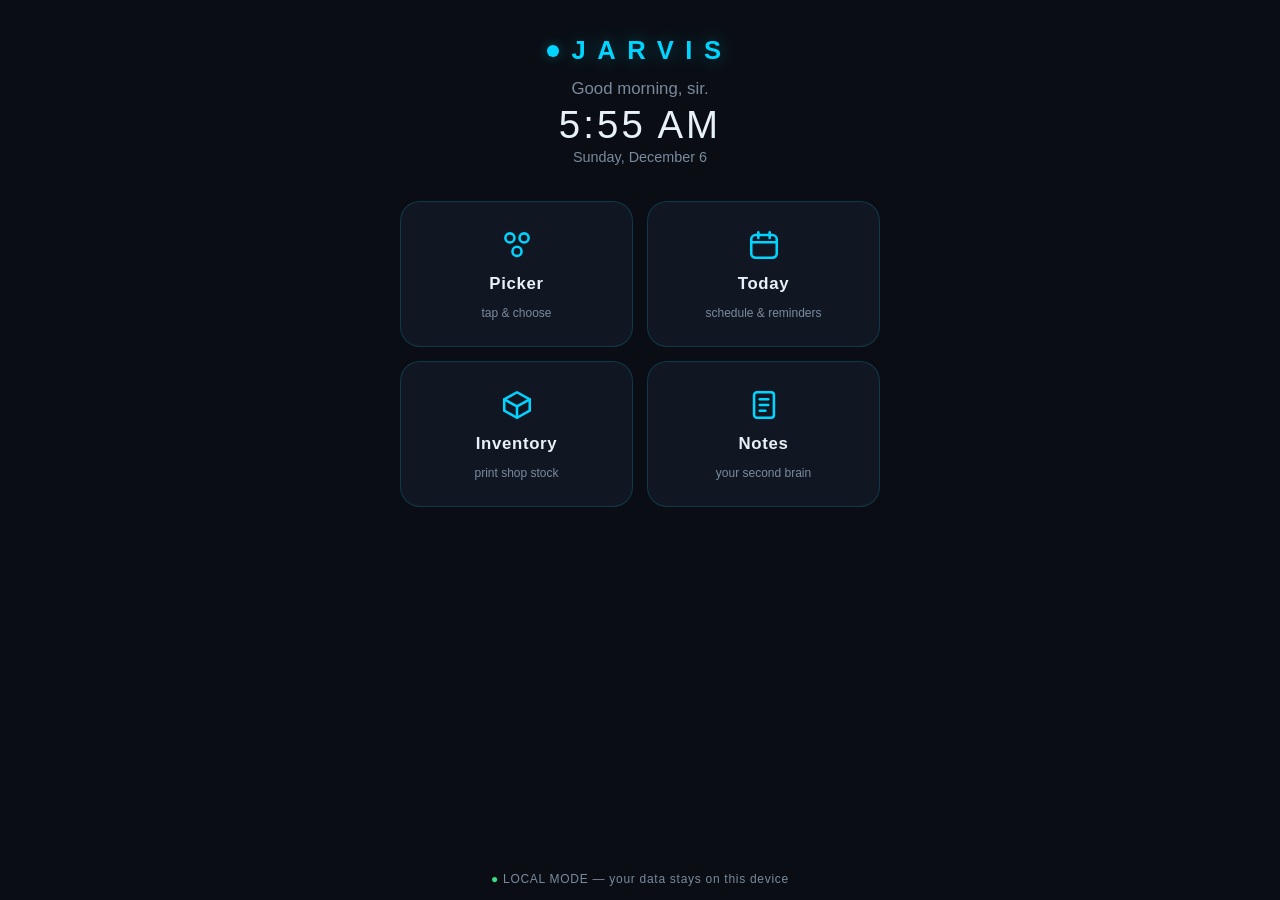
==== index.html @ 977c7cc9 "Add initial HTML structure and styles for JARVIS dashboard" ====
<!DOCTYPE html>
<html lang="en">
<head>
  <!-- ============================================================
       JARVIS — Home Base / Dashboard Shell
       ------------------------------------------------------------
       This is the front door of your second brain.
       Everything else (Picker, Today, Inventory, Notes)
       launches from here.
       Built as ONE file: HTML + CSS + JS together. No frameworks.
       ============================================================ -->

  <meta charset="UTF-8">

  <!-- Makes it fit a phone screen properly, including iPhone notch areas -->
  <meta name="viewport" content="width=device-width, initial-scale=1, viewport-fit=cover">

  <!-- iPhone "Add to Home Screen" support: makes it feel like a real app -->
  <meta name="apple-mobile-web-app-capable" content="yes">
  <meta name="apple-mobile-web-app-status-bar-style" content="black-translucent">
  <meta name="theme-color" content="#0a0e14">

  <title>JARVIS</title>

  <!-- LATER: we'll add a manifest.json + icons here when we make it
       a full installable PWA. One thing at a time. -->

  <style>
    /* ==========================================================
       THEME — change these few colours and the whole app follows
       ========================================================== */
    :root {
      --bg:      #0a0e14;   /* deep space blue-black           */
      --panel:   #111722;   /* card background                 */
      --accent:  #00d4ff;   /* arc-reactor cyan                */
      --text:    #e8f1f8;   /* main text                       */
      --dim:     #7a8a9e;   /* secondary text                  */
      --glow:    rgba(0, 212, 255, 0.35);
    }

    * {
      margin: 0;
      padding: 0;
      box-sizing: border-box;
      /* Removes the grey flash iPhones show when you tap things */
      -webkit-tap-highlight-color: transparent;
    }

    body {
      min-height: 100vh;
      background: var(--bg);
      color: var(--text);
      font-family: -apple-system, BlinkMacSystemFont, "Segoe UI", Roboto, sans-serif;
      display: flex;
      flex-direction: column;
      /* Respect the iPhone notch / home bar */
      padding: env(safe-area-inset-top) env(safe-area-inset-right)
               env(safe-area-inset-bottom) env(safe-area-inset-left);
    }

    /* ==========================================================
       HEADER — title, glowing "reactor", greeting, clock
       ========================================================== */
    header {
      text-align: center;
      padding: 36px 20px 24px;
    }

    .title {
      font-size: 1.6rem;
      letter-spacing: 0.45em;      /* spaced-out letters = Jarvis feel */
      font-weight: 700;
      color: var(--accent);
      text-shadow: 0 0 18px var(--glow);
      display: flex;
      align-items: center;
      justify-content: center;
      gap: 12px;
    }

    /* The little pulsing dot = the arc reactor. Pure CSS. */
    .reactor {
      width: 12px;
      height: 12px;
      border-radius: 50%;
      background: var(--accent);
      box-shadow: 0 0 12px var(--glow);
      animation: pulse 3s ease-in-out infinite;
    }

    @keyframes pulse {
      0%, 100% { box-shadow: 0 0 8px  var(--glow); opacity: 0.85; }
      50%      { box-shadow: 0 0 22px var(--glow); opacity: 1;    }
    }

    .greeting {
      margin-top: 14px;
      font-size: 1.05rem;
      color: var(--dim);
    }

    .clock {
      margin-top: 4px;
      font-size: 2.4rem;
      font-weight: 300;
      letter-spacing: 0.08em;
      color: var(--text);
    }

    .date {
      font-size: 0.9rem;
      color: var(--dim);
      margin-top: 2px;
    }

    /* ==========================================================
       DASHBOARD — the big tappable cards (2x2 grid on a phone)
       ========================================================== */
    main {
      flex: 1;
      width: 100%;
      max-width: 520px;            /* stays tidy on big screens too */
      margin: 0 auto;
      padding: 12px 20px 20px;
      display: grid;
      grid-template-columns: 1fr 1fr;
      gap: 14px;
      align-content: start;
    }

    .card {
      background: var(--panel);
      border: 1px solid rgba(0, 212, 255, 0.18);
      border-radius: 20px;
      padding: 26px 14px;
      min-height: 130px;           /* big touch target */
      display: flex;
      flex-direction: column;
      align-items: center;
      justify-content: center;
      gap: 12px;
      cursor: pointer;
      transition: transform 0.12s ease, box-shadow 0.12s ease, border-color 0.12s ease;
    }

    /* Press feedback: card dips and glows when tapped */
    .card:active {
      transform: scale(0.96);
      border-color: var(--accent);
      box-shadow: 0 0 24px var(--glow);
    }

    .card svg {
      width: 34px;
      height: 34px;
      color: var(--accent);
    }

    .card-label {
      font-size: 1.05rem;
      font-weight: 600;
      letter-spacing: 0.04em;
    }

    .card-sub {
      font-size: 0.75rem;
      color: var(--dim);
    }

    /* ==========================================================
       FOOTER — tiny status line so you know which "mode" you're in
       ========================================================== */
    footer {
      text-align: center;
      padding: 14px;
      font-size: 0.75rem;
      color: var(--dim);
      letter-spacing: 0.06em;
    }

    footer .dot { color: #3ddc84; }  /* green = local mode is healthy */

    /* ==========================================================
       TOAST — the little bubble that pops up ("Coming soon...")
       ========================================================== */
    .toast {
      position: fixed;
      left: 50%;
      bottom: 60px;
      transform: translateX(-50%) translateY(20px);
      background: var(--panel);
      border: 1px solid var(--accent);
      color: var(--text);
      padding: 12px 22px;
      border-radius: 30px;
      font-size: 0.9rem;
      box-shadow: 0 0 24px var(--glow);
      opacity: 0;
      pointer-events: none;        /* never blocks taps */
      transition: opacity 0.25s ease, transform 0.25s ease;
      white-space: nowrap;
    }

    .toast.show {
      opacity: 1;
      transform: translateX(-50%) translateY(0);
    }

    /* Respect users who prefer less motion */
    @media (prefers-reduced-motion: reduce) {
      .reactor { animation: none; }
      .card, .toast { transition: none; }
    }
  </style>
</head>

<body>

  <!-- ===================== HEADER ===================== -->
  <header>
    <div class="title"><span class="reactor"></span>JARVIS</div>
    <div class="greeting" id="greeting">Hello</div>
    <div class="clock" id="clock">--:--</div>
    <div class="date" id="date"></div>
  </header>

  <!-- ===================== THE FOUR DOORS =====================
       Each card is a "door" to a view.
       data-ready="false" = not built yet → shows a toast.
       When we build e.g. picker.html, we flip its data-ready
       to "true" and the card will open it automatically.     -->
  <main>
    <div class="card" data-view="picker" data-ready="false">
      <!-- bubbles icon -->
      <svg viewBox="0 0 24 24" fill="none" stroke="currentColor" stroke-width="1.8" stroke-linecap="round">
        <circle cx="7" cy="7" r="3.2"/><circle cx="17" cy="7" r="3.2"/><circle cx="12" cy="16.5" r="3.2"/>
      </svg>
      <span class="card-label">Picker</span>
      <span class="card-sub">tap &amp; choose</span>
    </div>

    <div class="card" data-view="today" data-ready="false">
      <!-- calendar icon -->
      <svg viewBox="0 0 24 24" fill="none" stroke="currentColor" stroke-width="1.8" stroke-linecap="round">
        <rect x="3" y="5" width="18" height="16" rx="3"/>
        <line x1="3" y1="10" x2="21" y2="10"/>
        <line x1="8" y1="3" x2="8" y2="7"/><line x1="16" y1="3" x2="16" y2="7"/>
      </svg>
      <span class="card-label">Today</span>
      <span class="card-sub">schedule &amp; reminders</span>
    </div>

    <div class="card" data-view="inventory" data-ready="false">
      <!-- box icon -->
      <svg viewBox="0 0 24 24" fill="none" stroke="currentColor" stroke-width="1.8" stroke-linecap="round" stroke-linejoin="round">
        <path d="M3 8l9-5 9 5v8l-9 5-9-5z"/><path d="M3 8l9 5 9-5"/><line x1="12" y1="13" x2="12" y2="21"/>
      </svg>
      <span class="card-label">Inventory</span>
      <span class="card-sub">print shop stock</span>
    </div>

    <div class="card" data-view="notes" data-ready="false">
      <!-- note icon -->
      <svg viewBox="0 0 24 24" fill="none" stroke="currentColor" stroke-width="1.8" stroke-linecap="round">
        <rect x="5" y="3" width="14" height="18" rx="2"/>
        <line x1="9" y1="8" x2="15" y2="8"/>
        <line x1="9" y1="12" x2="15" y2="12"/>
        <line x1="9" y1="16" x2="13" y2="16"/>
      </svg>
      <span class="card-label">Notes</span>
      <span class="card-sub">your second brain</span>
    </div>
  </main>

  <!-- ===================== STATUS LINE ===================== -->
  <footer>
    <span class="dot">●</span> LOCAL MODE — your data stays on this device
  </footer>

  <!-- The toast bubble (hidden until needed) -->
  <div class="toast" id="toast"></div>

  <script>
    /* ==========================================================
       SETTINGS — tweak these to make Jarvis yours
       ========================================================== */
    const NAME = "sir";   // how Jarvis addresses you in the greeting

    /* ==========================================================
       CLOCK + GREETING
       Keeps the time, date, and greeting on screen fresh.
       ========================================================== */
    function updateHeader() {
      const now = new Date();

      // Time, e.g. "6:42 PM"
      document.getElementById("clock").textContent =
        now.toLocaleTimeString([], { hour: "numeric", minute: "2-digit" });

      // Date, e.g. "Friday, October 3"
      document.getElementById("date").textContent =
        now.toLocaleDateString([], { weekday: "long", month: "long", day: "numeric" });

      // Greeting changes with the time of day
      const hour = now.getHours();
      let word = "Good evening";
      if (hour < 12) word = "Good morning";
      else if (hour < 18) word = "Good afternoon";
      document.getElementById("greeting").textContent = word + ", " + NAME + ".";
    }

    updateHeader();                    // run once right away...
    setInterval(updateHeader, 10000);  // ...then refresh every 10 seconds

    /* ==========================================================
       TOAST — pops a small message bubble for 2 seconds
       ========================================================== */
    let toastTimer;
    function showToast(message) {
      const toast = document.getElementById("toast");
      toast.textContent = message;
      toast.classList.add("show");
      clearTimeout(toastTimer);  // cancel any previous hide
      toastTimer = setTimeout(() => toast.classList.remove("show"), 2000);
    }

    /* ==========================================================
       CARD ROUTER — what happens when you tap a card
       - View built?  → open its file (e.g. picker.html)
       - Not built?   → friendly toast, never a broken page
       ========================================================== */
    document.querySelectorAll(".card").forEach(card => {
      card.addEventListener("click", () => {
        const view  = card.dataset.view;                  // e.g. "picker"
        const ready = card.dataset.ready === "true";      // built yet?
        const label = card.querySelector(".card-label").textContent;

        if (ready) {
          window.location.href = view + ".html";
        } else {
          showToast(label + " — coming soon. One thing at a time.");
        }
      });
    });
  </script>
</body>
</html>
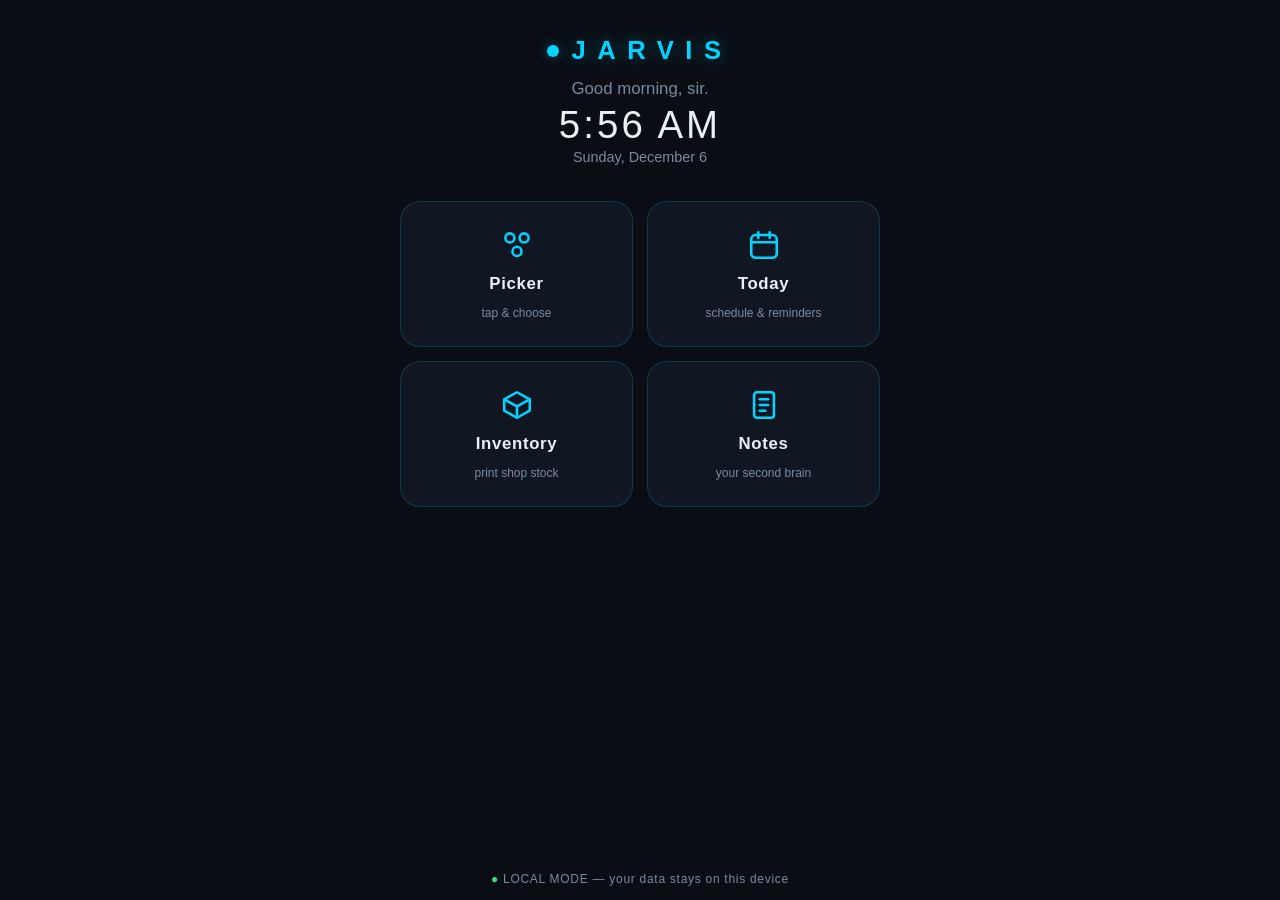
==== commit 73c21085: "Update card data-ready attribute to true and add picker.html for item selection interface" ====
--- a/index.html
+++ b/index.html
@@ -230,7 +230,7 @@
        When we build e.g. picker.html, we flip its data-ready
        to "true" and the card will open it automatically.     -->
   <main>
-    <div class="card" data-view="picker" data-ready="false">
+    <div class="card" data-view="picker" data-ready="true">
       <!-- bubbles icon -->
       <svg viewBox="0 0 24 24" fill="none" stroke="currentColor" stroke-width="1.8" stroke-linecap="round">
         <circle cx="7" cy="7" r="3.2"/><circle cx="17" cy="7" r="3.2"/><circle cx="12" cy="16.5" r="3.2"/>
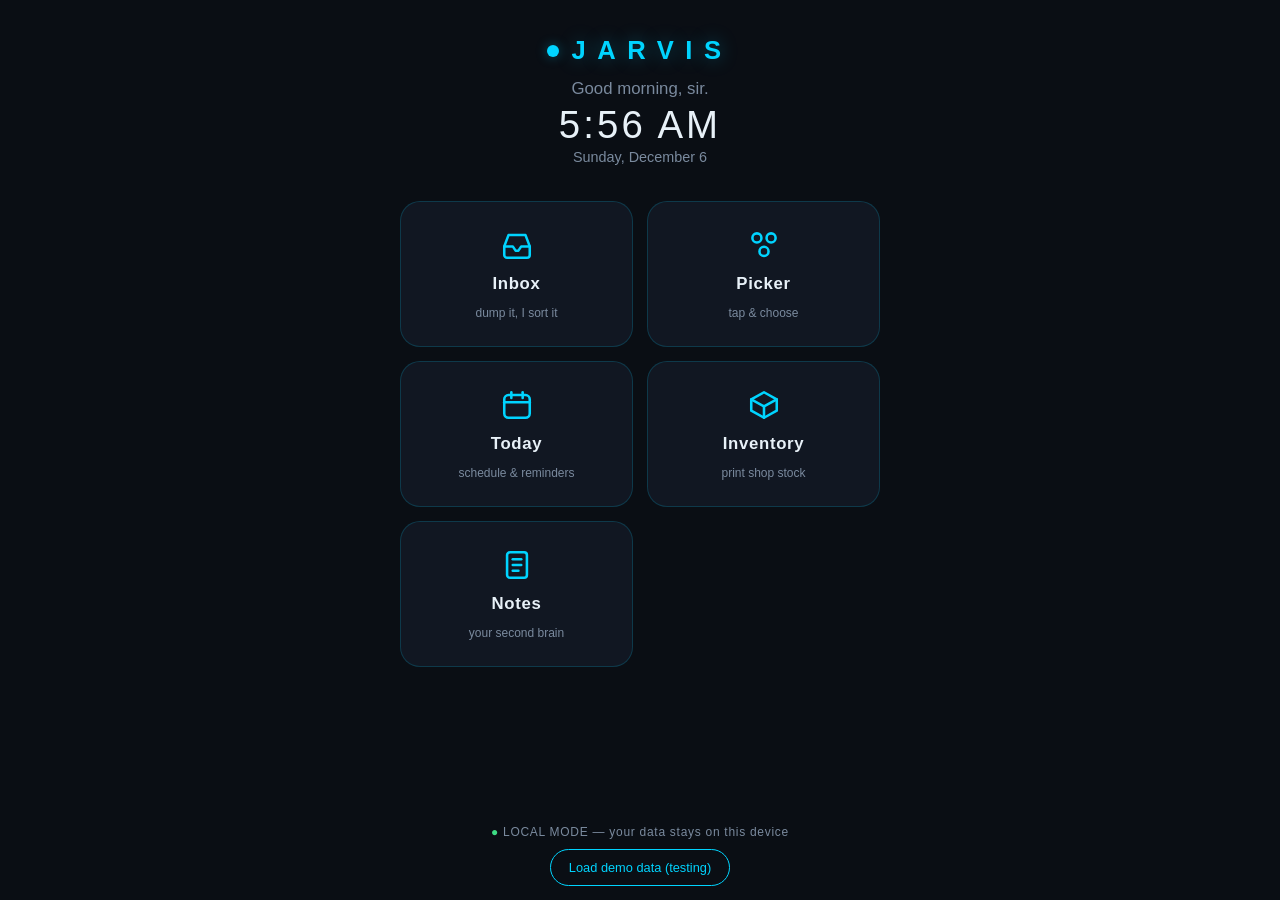
==== commit c0466141: "Add inbox and today views with functionality for task management and print queue" ====
--- a/index.html
+++ b/index.html
@@ -230,6 +230,16 @@
        When we build e.g. picker.html, we flip its data-ready
        to "true" and the card will open it automatically.     -->
   <main>
+    <div class="card" data-view="inbox" data-ready="true">
+      <!-- inbox tray icon -->
+      <svg viewBox="0 0 24 24" fill="none" stroke="currentColor" stroke-width="1.8" stroke-linecap="round" stroke-linejoin="round">
+        <path d="M3 13l3-8h12l3 8v6a2 2 0 0 1-2 2H5a2 2 0 0 1-2-2z"/>
+        <path d="M3 13h6l2 3h2l2-3h6"/>
+      </svg>
+      <span class="card-label">Inbox</span>
+      <span class="card-sub">dump it, I sort it</span>
+    </div>
+
     <div class="card" data-view="picker" data-ready="true">
       <!-- bubbles icon -->
       <svg viewBox="0 0 24 24" fill="none" stroke="currentColor" stroke-width="1.8" stroke-linecap="round">
@@ -239,7 +249,7 @@
       <span class="card-sub">tap &amp; choose</span>
     </div>
 
-    <div class="card" data-view="today" data-ready="false">
+    <div class="card" data-view="today" data-ready="true">
       <!-- calendar icon -->
       <svg viewBox="0 0 24 24" fill="none" stroke="currentColor" stroke-width="1.8" stroke-linecap="round">
         <rect x="3" y="5" width="18" height="16" rx="3"/>
@@ -275,6 +285,12 @@
   <!-- ===================== STATUS LINE ===================== -->
   <footer>
     <span class="dot">●</span> LOCAL MODE — your data stays on this device
+    <br>
+    <button id="demo-btn" style="display:none; margin-top:10px; padding:10px 18px;
+            border-radius:30px; border:1px solid var(--accent); background:none;
+            color:var(--accent); font-size:0.8rem; cursor:pointer;">
+      Load demo data (testing)
+    </button>
   </footer>
 
   <!-- The toast bubble (hidden until needed) -->
@@ -323,6 +339,44 @@
       clearTimeout(toastTimer);  // cancel any previous hide
       toastTimer = setTimeout(() => toast.classList.remove("show"), 2000);
     }
+
+    /* ==========================================================
+       DEMO DATA — one tap fills the app so you can test it.
+       The button only shows when storage is EMPTY, so it never
+       tramples your real stuff. Reload the page after tapping.
+       ========================================================== */
+    const DEMO_INBOX = [
+      { id: "d1", text: "take Callie to her friend's house",        bucket: "appointment", when: "at 7",      added: new Date().toISOString() },
+      { id: "d2", text: "supplier call about filament pricing",      bucket: "appointment", when: "at 2:30pm", added: new Date().toISOString() },
+      { id: "d3", text: "rebuild the van shelving",                  bucket: "project",     when: null,        added: new Date().toISOString() },
+      { id: "d4", text: "cable clips for the shop reno",             bucket: "print",      when: null,        added: new Date().toISOString() },
+      { id: "d5", text: "voice-controlled shop lights",              bucket: "idea",       when: null,        added: new Date().toISOString() },
+      { id: "d6", text: "pick up solder on the way home",            bucket: "errand",     when: null,        added: new Date().toISOString() }
+    ];
+
+    const DEMO_QUEUE = [
+      { id: "q1", name: "Cable clips ×20",        meta: "PLA grey · ~3h",  first: true  },
+      { id: "q2", name: "Phone stand — desk",      meta: "PETG black · ~2h", first: false },
+      { id: "q3", name: "Shop sign — Dynamic Media", meta: "PETG teal · ~6h", first: false }
+    ];
+
+    function loadDemoData() {
+      localStorage.setItem("jarvis.inbox", JSON.stringify(DEMO_INBOX));
+      localStorage.setItem("jarvis.printQueue", JSON.stringify(DEMO_QUEUE));
+      showToast("Demo data loaded. Check Inbox + Today.");
+      document.getElementById("demo-btn").style.display = "none";
+    }
+
+    // Show the demo button ONLY when there's nothing stored yet
+    (function () {
+      const empty = !localStorage.getItem("jarvis.inbox") &&
+                    !localStorage.getItem("jarvis.printQueue");
+      const btn = document.getElementById("demo-btn");
+      if (empty && btn) {
+        btn.style.display = "inline-block";
+        btn.addEventListener("click", loadDemoData);
+      }
+    })();
 
     /* ==========================================================
        CARD ROUTER — what happens when you tap a card
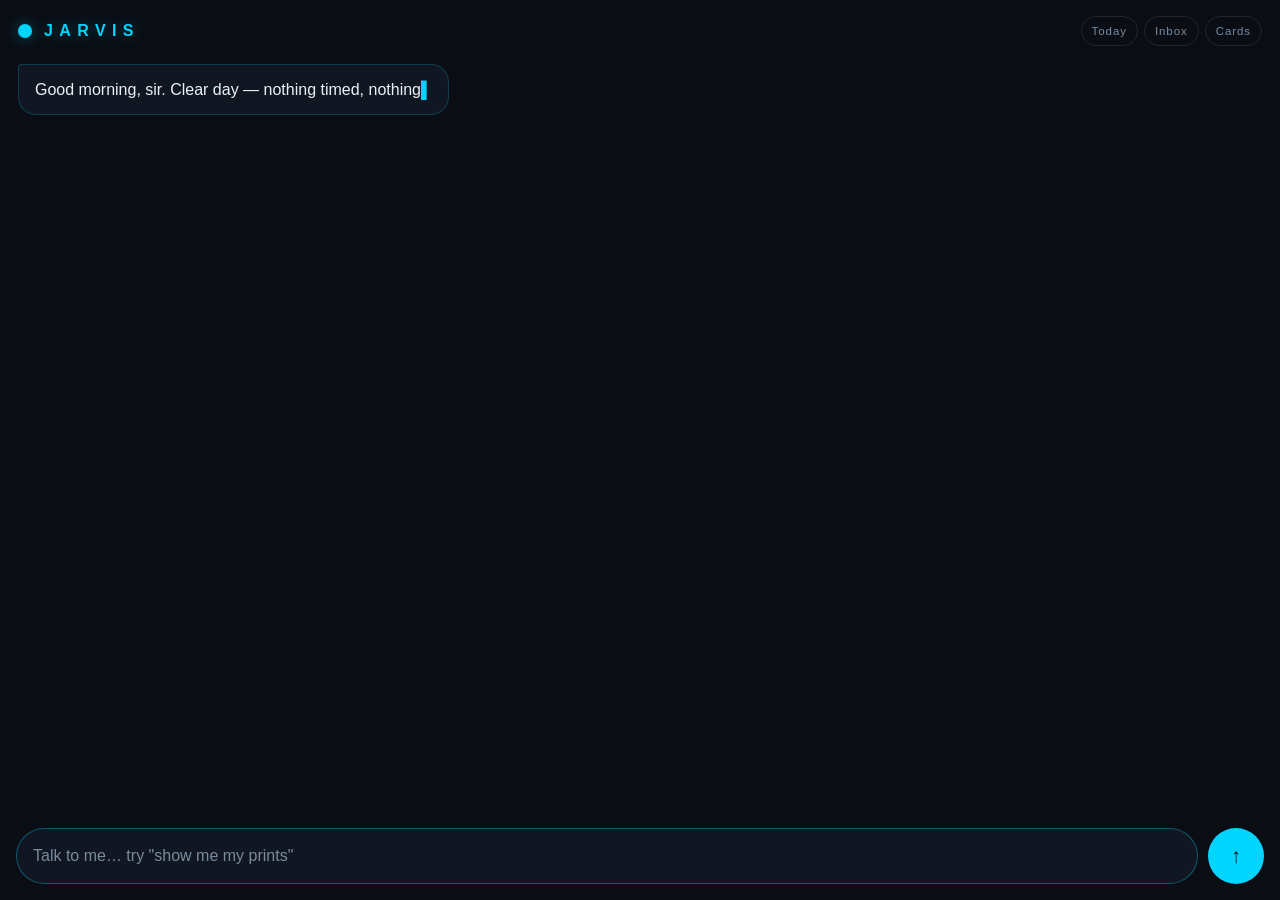
==== commit 1f608dfa: "Add dashboard HTML file with initial layout and functionality - Implement basic structure for JARVIS" ====
--- a/index.html
+++ b/index.html
@@ -2,39 +2,48 @@
 <html lang="en">
 <head>
   <!-- ============================================================
-       JARVIS — Home Base / Dashboard Shell
+       JARVIS — Home: the conversation screen
        ------------------------------------------------------------
-       This is the front door of your second brain.
-       Everything else (Picker, Today, Inventory, Notes)
-       launches from here.
-       Built as ONE file: HTML + CSS + JS together. No frameworks.
+       This IS Jarvis now. One clean screen:
+         - His line TYPES out letter by letter (voice stand-in)
+         - You answer in the prompt box (until voice ships)
+         - Ask for things ("show me my prints") and the bubbles
+           rise up right here in the chat — tap your picks, the
+           rest drift away, he asks which to start with.
+
+       He greets you with your day brought UP: appointments from
+       the Inbox, your print queue from the Picker.
+
+       The old card dashboard still exists as dashboard.html
+       (linked up top as "Cards"), along with today/inbox views.
+
+       ONE file: HTML + CSS + JS. No frameworks.
        ============================================================ -->
 
   <meta charset="UTF-8">
 
-  <!-- Makes it fit a phone screen properly, including iPhone notch areas -->
+  <!-- Fit phone screens, including iPhone notch areas -->
   <meta name="viewport" content="width=device-width, initial-scale=1, viewport-fit=cover">
 
-  <!-- iPhone "Add to Home Screen" support: makes it feel like a real app -->
+  <!-- iPhone "Add to Home Screen" support -->
   <meta name="apple-mobile-web-app-capable" content="yes">
   <meta name="apple-mobile-web-app-status-bar-style" content="black-translucent">
   <meta name="theme-color" content="#0a0e14">
 
   <title>JARVIS</title>
 
-  <!-- LATER: we'll add a manifest.json + icons here when we make it
-       a full installable PWA. One thing at a time. -->
-
   <style>
     /* ==========================================================
-       THEME — change these few colours and the whole app follows
+       THEME
        ========================================================== */
     :root {
-      --bg:      #0a0e14;   /* deep space blue-black           */
-      --panel:   #111722;   /* card background                 */
-      --accent:  #00d4ff;   /* arc-reactor cyan                */
-      --text:    #e8f1f8;   /* main text                       */
-      --dim:     #7a8a9e;   /* secondary text                  */
+      --bg:      #0a0e14;
+      --panel:   #111722;
+      --accent:  #00d4ff;
+      --text:    #e8f1f8;
+      --dim:     #7a8a9e;
+      --good:    #3ddc84;
+      --appt:    #ff5c5c;
       --glow:    rgba(0, 212, 255, 0.35);
     }
 
@@ -42,360 +51,623 @@
       margin: 0;
       padding: 0;
       box-sizing: border-box;
-      /* Removes the grey flash iPhones show when you tap things */
       -webkit-tap-highlight-color: transparent;
     }
 
     body {
-      min-height: 100vh;
+      height: 100vh;
+      height: 100dvh;              /* no jump when iPhone URL bar hides */
       background: var(--bg);
       color: var(--text);
       font-family: -apple-system, BlinkMacSystemFont, "Segoe UI", Roboto, sans-serif;
       display: flex;
       flex-direction: column;
-      /* Respect the iPhone notch / home bar */
+      overflow: hidden;
       padding: env(safe-area-inset-top) env(safe-area-inset-right)
                env(safe-area-inset-bottom) env(safe-area-inset-left);
     }
 
     /* ==========================================================
-       HEADER — title, glowing "reactor", greeting, clock
-       ========================================================== */
-    header {
-      text-align: center;
-      padding: 36px 20px 24px;
-    }
-
-    .title {
-      font-size: 1.6rem;
-      letter-spacing: 0.45em;      /* spaced-out letters = Jarvis feel */
+       TOP — reactor + wordmark + tiny view links
+       ========================================================== */
+    .topbar {
+      display: flex;
+      align-items: center;
+      gap: 12px;
+      padding: 16px 18px 10px;
+    }
+
+    .reactor {
+      width: 14px;
+      height: 14px;
+      border-radius: 50%;
+      background: var(--accent);
+      box-shadow: 0 0 14px var(--glow);
+      animation: pulse 3s ease-in-out infinite;
+    }
+
+    .reactor.thinking {            /* pulses faster while he "types" */
+      animation: pulse 0.8s ease-in-out infinite;
+    }
+
+    @keyframes pulse {
+      0%, 100% { box-shadow: 0 0 7px  var(--glow); opacity: 0.85; }
+      50%      { box-shadow: 0 0 20px var(--glow); opacity: 1;    }
+    }
+
+    .wordmark {
+      font-size: 1rem;
+      letter-spacing: 0.4em;
       font-weight: 700;
       color: var(--accent);
-      text-shadow: 0 0 18px var(--glow);
+      text-shadow: 0 0 14px var(--glow);
+    }
+
+    .topbar-links {
+      margin-left: auto;
       display: flex;
-      align-items: center;
-      justify-content: center;
-      gap: 12px;
-    }
-
-    /* The little pulsing dot = the arc reactor. Pure CSS. */
-    .reactor {
-      width: 12px;
-      height: 12px;
-      border-radius: 50%;
-      background: var(--accent);
-      box-shadow: 0 0 12px var(--glow);
-      animation: pulse 3s ease-in-out infinite;
-    }
-
-    @keyframes pulse {
-      0%, 100% { box-shadow: 0 0 8px  var(--glow); opacity: 0.85; }
-      50%      { box-shadow: 0 0 22px var(--glow); opacity: 1;    }
-    }
-
-    .greeting {
-      margin-top: 14px;
-      font-size: 1.05rem;
+      gap: 6px;
+    }
+
+    .topbar-links a {
       color: var(--dim);
-    }
-
-    .clock {
-      margin-top: 4px;
-      font-size: 2.4rem;
-      font-weight: 300;
+      text-decoration: none;
+      font-size: 0.72rem;
       letter-spacing: 0.08em;
-      color: var(--text);
-    }
-
-    .date {
-      font-size: 0.9rem;
-      color: var(--dim);
-      margin-top: 2px;
-    }
-
-    /* ==========================================================
-       DASHBOARD — the big tappable cards (2x2 grid on a phone)
-       ========================================================== */
-    main {
+      padding: 8px 10px;
+      border-radius: 20px;
+      border: 1px solid rgba(255,255,255,0.1);
+    }
+
+    .topbar-links a:active {
+      color: var(--accent);
+      border-color: var(--accent);
+    }
+
+    /* ==========================================================
+       CHAT — the conversation scroll area
+       ========================================================== */
+    .chat {
       flex: 1;
-      width: 100%;
-      max-width: 520px;            /* stays tidy on big screens too */
-      margin: 0 auto;
-      padding: 12px 20px 20px;
-      display: grid;
-      grid-template-columns: 1fr 1fr;
-      gap: 14px;
-      align-content: start;
-    }
-
-    .card {
-      background: var(--panel);
-      border: 1px solid rgba(0, 212, 255, 0.18);
-      border-radius: 20px;
-      padding: 26px 14px;
-      min-height: 130px;           /* big touch target */
+      overflow-y: auto;
+      padding: 8px 18px 12px;
       display: flex;
       flex-direction: column;
-      align-items: center;
-      justify-content: center;
-      gap: 12px;
+      gap: 14px;
+    }
+
+    /* --- his line (types out) --- */
+    .line-jarvis {
+      align-self: flex-start;
+      max-width: 88%;
+      background: var(--panel);
+      border: 1px solid rgba(0, 212, 255, 0.2);
+      border-radius: 4px 18px 18px 18px;
+      padding: 13px 16px;
+      font-size: 1rem;
+      line-height: 1.45;
+      animation: rise 0.25s ease;
+    }
+
+    /* --- your line --- */
+    .line-you {
+      align-self: flex-end;
+      max-width: 88%;
+      background: rgba(0, 212, 255, 0.12);
+      border: 1px solid rgba(0, 212, 255, 0.35);
+      border-radius: 18px 4px 18px 18px;
+      padding: 13px 16px;
+      font-size: 1rem;
+      line-height: 1.45;
+      animation: rise 0.25s ease;
+    }
+
+    .line-you .who {
+      display: block;
+      font-size: 0.65rem;
+      letter-spacing: 0.15em;
+      color: var(--dim);
+      margin-bottom: 4px;
+    }
+
+    @keyframes rise {
+      from { opacity: 0; transform: translateY(8px); }
+      to   { opacity: 1; transform: translateY(0);   }
+    }
+
+    /* blinking caret while he types */
+    .caret::after {
+      content: "▌";
+      color: var(--accent);
+      animation: blink 0.7s step-end infinite;
+    }
+
+    @keyframes blink { 50% { opacity: 0; } }
+
+    /* ==========================================================
+       BUBBLE SKY — appears inside the chat when you ask for it
+       ========================================================== */
+    .sky {
+      position: relative;
+      height: 340px;
+      align-self: stretch;
+      border: 1px solid rgba(0, 212, 255, 0.12);
+      border-radius: 18px;
+      background: rgba(17, 23, 34, 0.5);
+      overflow: hidden;
+      animation: rise 0.35s ease;
+    }
+
+    .bubble {
+      position: absolute;
+      left: var(--x);
+      top:  var(--y);
+      background: var(--panel);
+      border: 1px solid rgba(0, 212, 255, 0.25);
+      border-radius: 16px;
+      padding: 12px 14px;
+      min-width: 130px;
+      max-width: 180px;
       cursor: pointer;
-      transition: transform 0.12s ease, box-shadow 0.12s ease, border-color 0.12s ease;
-    }
-
-    /* Press feedback: card dips and glows when tapped */
-    .card:active {
-      transform: scale(0.96);
+      animation: bob 4s ease-in-out infinite;
+      animation-delay: var(--delay);
+      transition: left 0.6s cubic-bezier(.22,1,.36,1),
+                  top  0.6s cubic-bezier(.22,1,.36,1),
+                  transform 0.5s ease, opacity 0.5s ease,
+                  border-color 0.2s ease, box-shadow 0.2s ease;
+    }
+
+    @keyframes bob {
+      0%, 100% { transform: translateY(0);    }
+      50%      { transform: translateY(-6px); }
+    }
+
+    .bubble:active { transform: scale(0.95); }
+
+    .bubble-name { font-size: 0.9rem; font-weight: 600; line-height: 1.25; }
+    .bubble-meta { margin-top: 3px; font-size: 0.68rem; color: var(--dim); }
+
+    .bubble.picked {
+      animation: none;
       border-color: var(--accent);
-      box-shadow: 0 0 24px var(--glow);
-    }
-
-    .card svg {
-      width: 34px;
-      height: 34px;
-      color: var(--accent);
-    }
-
-    .card-label {
-      font-size: 1.05rem;
-      font-weight: 600;
-      letter-spacing: 0.04em;
-    }
-
-    .card-sub {
-      font-size: 0.75rem;
-      color: var(--dim);
-    }
-
-    /* ==========================================================
-       FOOTER — tiny status line so you know which "mode" you're in
-       ========================================================== */
-    footer {
-      text-align: center;
-      padding: 14px;
-      font-size: 0.75rem;
-      color: var(--dim);
-      letter-spacing: 0.06em;
-    }
-
-    footer .dot { color: #3ddc84; }  /* green = local mode is healthy */
-
-    /* ==========================================================
-       TOAST — the little bubble that pops up ("Coming soon...")
-       ========================================================== */
-    .toast {
-      position: fixed;
-      left: 50%;
-      bottom: 60px;
-      transform: translateX(-50%) translateY(20px);
+      box-shadow: 0 0 20px var(--glow);
+      background: rgba(0, 212, 255, 0.08);
+    }
+
+    .bubble.dismissed {
+      animation: none;
+      opacity: 0;
+      transform: translateY(80px) scale(0.5);
+      pointer-events: none;
+    }
+
+    /* ==========================================================
+       PROMPT BOX — your voice, for now
+       ========================================================== */
+    .prompt {
+      display: flex;
+      gap: 10px;
+      padding: 10px 16px 16px;
+    }
+
+    #prompt-input {
+      flex: 1;
+      padding: 16px;
+      border-radius: 30px;
+      border: 1px solid rgba(0, 212, 255, 0.35);
       background: var(--panel);
-      border: 1px solid var(--accent);
       color: var(--text);
-      padding: 12px 22px;
-      border-radius: 30px;
-      font-size: 0.9rem;
-      box-shadow: 0 0 24px var(--glow);
-      opacity: 0;
-      pointer-events: none;        /* never blocks taps */
-      transition: opacity 0.25s ease, transform 0.25s ease;
-      white-space: nowrap;
-    }
-
-    .toast.show {
-      opacity: 1;
-      transform: translateX(-50%) translateY(0);
-    }
-
-    /* Respect users who prefer less motion */
+      font-size: 1rem;
+      outline: none;
+    }
+
+    #prompt-input:focus {
+      border-color: var(--accent);
+      box-shadow: 0 0 16px var(--glow);
+    }
+
+    #prompt-input::placeholder { color: var(--dim); }
+
+    .send-btn {
+      width: 56px;
+      height: 56px;
+      flex: none;
+      border-radius: 50%;
+      border: none;
+      background: var(--accent);
+      color: #04222b;
+      font-size: 1.3rem;
+      cursor: pointer;
+      transition: transform 0.12s ease, box-shadow 0.12s ease;
+    }
+
+    .send-btn:active {
+      transform: scale(0.9);
+      box-shadow: 0 0 20px var(--glow);
+    }
+
+    @media (max-width: 380px) {
+      .bubble { min-width: 118px; max-width: 150px; padding: 10px 12px; }
+    }
+
     @media (prefers-reduced-motion: reduce) {
-      .reactor { animation: none; }
-      .card, .toast { transition: none; }
+      .reactor, .bubble, .caret::after { animation: none; }
+      .line-jarvis, .line-you, .sky { animation: none; }
+      .bubble { transition: opacity 0.2s ease; }
     }
   </style>
 </head>
 
 <body>
 
-  <!-- ===================== HEADER ===================== -->
-  <header>
-    <div class="title"><span class="reactor"></span>JARVIS</div>
-    <div class="greeting" id="greeting">Hello</div>
-    <div class="clock" id="clock">--:--</div>
-    <div class="date" id="date"></div>
-  </header>
-
-  <!-- ===================== THE FOUR DOORS =====================
-       Each card is a "door" to a view.
-       data-ready="false" = not built yet → shows a toast.
-       When we build e.g. picker.html, we flip its data-ready
-       to "true" and the card will open it automatically.     -->
-  <main>
-    <div class="card" data-view="inbox" data-ready="true">
-      <!-- inbox tray icon -->
-      <svg viewBox="0 0 24 24" fill="none" stroke="currentColor" stroke-width="1.8" stroke-linecap="round" stroke-linejoin="round">
-        <path d="M3 13l3-8h12l3 8v6a2 2 0 0 1-2 2H5a2 2 0 0 1-2-2z"/>
-        <path d="M3 13h6l2 3h2l2-3h6"/>
-      </svg>
-      <span class="card-label">Inbox</span>
-      <span class="card-sub">dump it, I sort it</span>
-    </div>
-
-    <div class="card" data-view="picker" data-ready="true">
-      <!-- bubbles icon -->
-      <svg viewBox="0 0 24 24" fill="none" stroke="currentColor" stroke-width="1.8" stroke-linecap="round">
-        <circle cx="7" cy="7" r="3.2"/><circle cx="17" cy="7" r="3.2"/><circle cx="12" cy="16.5" r="3.2"/>
-      </svg>
-      <span class="card-label">Picker</span>
-      <span class="card-sub">tap &amp; choose</span>
-    </div>
-
-    <div class="card" data-view="today" data-ready="true">
-      <!-- calendar icon -->
-      <svg viewBox="0 0 24 24" fill="none" stroke="currentColor" stroke-width="1.8" stroke-linecap="round">
-        <rect x="3" y="5" width="18" height="16" rx="3"/>
-        <line x1="3" y1="10" x2="21" y2="10"/>
-        <line x1="8" y1="3" x2="8" y2="7"/><line x1="16" y1="3" x2="16" y2="7"/>
-      </svg>
-      <span class="card-label">Today</span>
-      <span class="card-sub">schedule &amp; reminders</span>
-    </div>
-
-    <div class="card" data-view="inventory" data-ready="false">
-      <!-- box icon -->
-      <svg viewBox="0 0 24 24" fill="none" stroke="currentColor" stroke-width="1.8" stroke-linecap="round" stroke-linejoin="round">
-        <path d="M3 8l9-5 9 5v8l-9 5-9-5z"/><path d="M3 8l9 5 9-5"/><line x1="12" y1="13" x2="12" y2="21"/>
-      </svg>
-      <span class="card-label">Inventory</span>
-      <span class="card-sub">print shop stock</span>
-    </div>
-
-    <div class="card" data-view="notes" data-ready="false">
-      <!-- note icon -->
-      <svg viewBox="0 0 24 24" fill="none" stroke="currentColor" stroke-width="1.8" stroke-linecap="round">
-        <rect x="5" y="3" width="14" height="18" rx="2"/>
-        <line x1="9" y1="8" x2="15" y2="8"/>
-        <line x1="9" y1="12" x2="15" y2="12"/>
-        <line x1="9" y1="16" x2="13" y2="16"/>
-      </svg>
-      <span class="card-label">Notes</span>
-      <span class="card-sub">your second brain</span>
-    </div>
-  </main>
-
-  <!-- ===================== STATUS LINE ===================== -->
-  <footer>
-    <span class="dot">●</span> LOCAL MODE — your data stays on this device
-    <br>
-    <button id="demo-btn" style="display:none; margin-top:10px; padding:10px 18px;
-            border-radius:30px; border:1px solid var(--accent); background:none;
-            color:var(--accent); font-size:0.8rem; cursor:pointer;">
-      Load demo data (testing)
-    </button>
-  </footer>
-
-  <!-- The toast bubble (hidden until needed) -->
-  <div class="toast" id="toast"></div>
+  <!-- ===================== TOP ===================== -->
+  <div class="topbar">
+    <span class="reactor" id="reactor"></span>
+    <span class="wordmark">JARVIS</span>
+    <nav class="topbar-links">
+      <a href="today.html">Today</a>
+      <a href="inbox.html">Inbox</a>
+      <a href="dashboard.html">Cards</a>
+    </nav>
+  </div>
+
+  <!-- ===================== CONVERSATION ===================== -->
+  <div class="chat" id="chat"></div>
+
+  <!-- ===================== PROMPT ===================== -->
+  <div class="prompt">
+    <input id="prompt-input" type="text" autocomplete="off"
+           placeholder='Talk to me… try "show me my prints"'>
+    <button class="send-btn" id="send-btn" aria-label="Send">↑</button>
+  </div>
 
   <script>
     /* ==========================================================
-       SETTINGS — tweak these to make Jarvis yours
-       ========================================================== */
-    const NAME = "sir";   // how Jarvis addresses you in the greeting
-
-    /* ==========================================================
-       CLOCK + GREETING
-       Keeps the time, date, and greeting on screen fresh.
-       ========================================================== */
-    function updateHeader() {
-      const now = new Date();
-
-      // Time, e.g. "6:42 PM"
-      document.getElementById("clock").textContent =
-        now.toLocaleTimeString([], { hour: "numeric", minute: "2-digit" });
-
-      // Date, e.g. "Friday, October 3"
-      document.getElementById("date").textContent =
-        now.toLocaleDateString([], { weekday: "long", month: "long", day: "numeric" });
-
-      // Greeting changes with the time of day
-      const hour = now.getHours();
-      let word = "Good evening";
-      if (hour < 12) word = "Good morning";
-      else if (hour < 18) word = "Good afternoon";
-      document.getElementById("greeting").textContent = word + ", " + NAME + ".";
-    }
-
-    updateHeader();                    // run once right away...
-    setInterval(updateHeader, 10000);  // ...then refresh every 10 seconds
-
-    /* ==========================================================
-       TOAST — pops a small message bubble for 2 seconds
-       ========================================================== */
-    let toastTimer;
-    function showToast(message) {
-      const toast = document.getElementById("toast");
-      toast.textContent = message;
-      toast.classList.add("show");
-      clearTimeout(toastTimer);  // cancel any previous hide
-      toastTimer = setTimeout(() => toast.classList.remove("show"), 2000);
-    }
-
-    /* ==========================================================
-       DEMO DATA — one tap fills the app so you can test it.
-       The button only shows when storage is EMPTY, so it never
-       tramples your real stuff. Reload the page after tapping.
-       ========================================================== */
-    const DEMO_INBOX = [
-      { id: "d1", text: "take Callie to her friend's house",        bucket: "appointment", when: "at 7",      added: new Date().toISOString() },
-      { id: "d2", text: "supplier call about filament pricing",      bucket: "appointment", when: "at 2:30pm", added: new Date().toISOString() },
-      { id: "d3", text: "rebuild the van shelving",                  bucket: "project",     when: null,        added: new Date().toISOString() },
-      { id: "d4", text: "cable clips for the shop reno",             bucket: "print",      when: null,        added: new Date().toISOString() },
-      { id: "d5", text: "voice-controlled shop lights",              bucket: "idea",       when: null,        added: new Date().toISOString() },
-      { id: "d6", text: "pick up solder on the way home",            bucket: "errand",     when: null,        added: new Date().toISOString() }
+       SETTINGS
+       ========================================================== */
+    const NAME = "sir";
+    const TYPE_SPEED = 22;   // ms per character — his "voice"
+
+    /* ==========================================================
+       STORAGE HELPERS — same keys the other views use
+       ========================================================== */
+    function loadJSON(key, fallback) {
+      try { return JSON.parse(localStorage.getItem(key)) ?? fallback; }
+      catch { return fallback; }
+    }
+    function saveJSON(key, value) {
+      localStorage.setItem(key, JSON.stringify(value));
+    }
+
+    /* ==========================================================
+       PRINT CATALOG — the pool "show me my prints" pulls from.
+       localStorage step for now; Google Sheets swaps in later.
+       ========================================================== */
+    const PRINT_CATALOG = [
+      { id: "p1",  name: "Phone stand — desk",        meta: "PETG black · ~2h"     },
+      { id: "p2",  name: "Panel mount bracket",       meta: "Electric Boyes · ~1h" },
+      { id: "p3",  name: "Cable clips ×20",           meta: "PLA grey · ~3h"       },
+      { id: "p4",  name: "Label maker battery cover", meta: "PLA white · ~45m"     },
+      { id: "p5",  name: "Shop sign — Dynamic Media", meta: "PETG teal · ~6h"      },
+      { id: "p6",  name: "Filament dry box clips",    meta: "PETG · ~1h"           },
+      { id: "p7",  name: "Drill bit organizer",       meta: "PLA red · ~4h"        },
+      { id: "p8",  name: "Key fob — shop logo",       meta: "PLA silk · ~30m"      },
+      { id: "p9",  name: "Outlet cover spacers",      meta: "Electric Boyes · ~1h" },
+      { id: "p10", name: "Headphone wall hook",       meta: "PETG black · ~2h"     }
     ];
 
-    const DEMO_QUEUE = [
-      { id: "q1", name: "Cable clips ×20",        meta: "PLA grey · ~3h",  first: true  },
-      { id: "q2", name: "Phone stand — desk",      meta: "PETG black · ~2h", first: false },
-      { id: "q3", name: "Shop sign — Dynamic Media", meta: "PETG teal · ~6h", first: false }
-    ];
-
-    function loadDemoData() {
-      localStorage.setItem("jarvis.inbox", JSON.stringify(DEMO_INBOX));
-      localStorage.setItem("jarvis.printQueue", JSON.stringify(DEMO_QUEUE));
-      showToast("Demo data loaded. Check Inbox + Today.");
-      document.getElementById("demo-btn").style.display = "none";
-    }
-
-    // Show the demo button ONLY when there's nothing stored yet
-    (function () {
-      const empty = !localStorage.getItem("jarvis.inbox") &&
-                    !localStorage.getItem("jarvis.printQueue");
-      const btn = document.getElementById("demo-btn");
-      if (empty && btn) {
-        btn.style.display = "inline-block";
-        btn.addEventListener("click", loadDemoData);
-      }
-    })();
-
-    /* ==========================================================
-       CARD ROUTER — what happens when you tap a card
-       - View built?  → open its file (e.g. picker.html)
-       - Not built?   → friendly toast, never a broken page
-       ========================================================== */
-    document.querySelectorAll(".card").forEach(card => {
-      card.addEventListener("click", () => {
-        const view  = card.dataset.view;                  // e.g. "picker"
-        const ready = card.dataset.ready === "true";      // built yet?
-        const label = card.querySelector(".card-label").textContent;
-
-        if (ready) {
-          window.location.href = view + ".html";
+    /* ==========================================================
+       DOM HANDLES + STATE
+       ========================================================== */
+    const chat    = document.getElementById("chat");
+    const input   = document.getElementById("prompt-input");
+    const reactor = document.getElementById("reactor");
+
+    let typing = false;       // don't accept input mid-sentence
+    let picker = null;        // live picker state, or null when no sky is open
+
+    /* ==========================================================
+       JARVIS SPEAKS — types a line into the chat, letter by
+       letter. Returns a Promise so lines can chain in order.
+       ========================================================== */
+    function jarvisSays(text) {
+      return new Promise(resolve => {
+        typing = true;
+        reactor.classList.add("thinking");
+
+        const line = document.createElement("div");
+        line.className = "line-jarvis caret";
+        chat.appendChild(line);
+        scrollChat();
+
+        let i = 0;
+        const tick = setInterval(() => {
+          line.textContent = text.slice(0, ++i);
+          scrollChat();
+          if (i >= text.length) {
+            clearInterval(tick);
+            line.classList.remove("caret");
+            reactor.classList.remove("thinking");
+            typing = false;
+            resolve();
+          }
+        }, TYPE_SPEED);
+      });
+    }
+
+    function youSaid(text) {
+      const line = document.createElement("div");
+      line.className = "line-you";
+      line.innerHTML = '<span class="who">YOU</span>';
+      line.appendChild(document.createTextNode(text));
+      chat.appendChild(line);
+      scrollChat();
+    }
+
+    function scrollChat() {
+      chat.scrollTop = chat.scrollHeight;
+    }
+
+    /* ==========================================================
+       THE SKY — bubbles rise inside the chat when asked
+       ========================================================== */
+    function openSky(items) {
+      picker = { phase: "pick", items: [...items], picked: [], el: null };
+
+      const sky = document.createElement("div");
+      sky.className = "sky";
+      chat.appendChild(sky);
+      picker.el = sky;
+
+      picker.items.forEach(item => {
+        const b = document.createElement("div");
+        b.className = "bubble";
+        b.dataset.id = item.id;
+        b.style.setProperty("--delay", (Math.random() * 2).toFixed(2) + "s");
+        b.innerHTML =
+          '<div class="bubble-name"></div><div class="bubble-meta"></div>';
+        b.querySelector(".bubble-name").textContent = item.name;
+        b.querySelector(".bubble-meta").textContent = item.meta;
+        b.addEventListener("click", () => onBubbleTap(item.id));
+        sky.appendChild(b);
+      });
+
+      layoutSky(sky);
+      scrollChat();
+    }
+
+    /* Deal bubbles: picked ones float up into a tidy row,
+       unpicked ones drift loose in the lower sky. */
+    function layoutSky(sky) {
+      const bubbles = sky.querySelectorAll(".bubble:not(.dismissed)");
+      let pickRow = 0, pickCol = 0, restRow = 0, restCol = 0;
+      bubbles.forEach(b => {
+        if (b.classList.contains("picked")) {
+          b.style.setProperty("--x", (5 + pickCol * 48) + "%");
+          b.style.setProperty("--y", (5 + pickRow * 26) + "%");
+          pickCol++; if (pickCol > 1) { pickCol = 0; pickRow++; }
         } else {
-          showToast(label + " — coming soon. One thing at a time.");
+          b.style.setProperty("--x", (5 + restCol * 48) + "%");
+          b.style.setProperty("--y", (34 + restRow * 22) + "%");
+          restCol++; if (restCol > 1) { restCol = 0; restRow++; }
         }
       });
-    });
+    }
+
+    function onBubbleTap(id) {
+      if (!picker) return;
+
+      if (picker.phase === "pick") {
+        const item  = picker.items.find(i => i.id === id);
+        const index = picker.picked.findIndex(p => p.id === id);
+        if (index >= 0) picker.picked.splice(index, 1);
+        else            picker.picked.push(item);
+
+        const bubble = picker.el.querySelector('[data-id="' + id + '"]');
+        bubble.classList.toggle("picked");
+        layoutSky(picker.el);
+      } else if (picker.phase === "chooseFirst") {
+        startWith(picker.picked.find(p => p.id === id));
+      }
+    }
+
+    /* ==========================================================
+       PICKER FLOW — confirm picks → rest drift away → which first?
+       ========================================================== */
+    async function confirmPicks() {
+      if (picker.picked.length === 0) {
+        await jarvisSays("Nothing selected — tap a few bubbles first.");
+        return;
+      }
+
+      // The rest sink, shrink, fade.
+      picker.items.forEach(item => {
+        if (!picker.picked.some(p => p.id === item.id)) {
+          picker.el.querySelector('[data-id="' + item.id + '"]')
+            .classList.add("dismissed");
+        }
+      });
+
+      await new Promise(r => setTimeout(r, 650));   // let them drift
+
+      // Rebuild the sky with only your picks, together up top
+      const survivors = [...picker.picked];
+      picker.el.remove();
+      openSky(survivors);
+      picker.phase = "chooseFirst";
+      picker.items.forEach(i =>
+        picker.el.querySelector('[data-id="' + i.id + '"]')
+          .classList.add("picked"));
+      layoutSky(picker.el);
+
+      await jarvisSays(survivors.length + " it is. Which one first — tap it or name it.");
+    }
+
+    async function startWith(item) {
+      picker.phase = "done";
+
+      const list = picker.picked.map(p => ({ ...p, first: p.id === item.id }));
+      saveJSON("jarvis.printQueue", list);
+
+      // The sky fades out — job done, back to conversation
+      const skyEl = picker.el;
+      skyEl.style.transition = "opacity 0.5s ease";
+      skyEl.style.opacity = "0";
+      setTimeout(() => skyEl.remove(), 550);
+      picker = null;
+
+      await jarvisSays('Starting with "' + item.name + '." Your list of ' +
+                       list.length + " is saved — waiting in Today.");
+    }
+
+    /* ==========================================================
+       INBOX SORTER — same rules as inbox.html
+       ========================================================== */
+    function sortItem(text) {
+      const lower = text.toLowerCase();
+      const timeMatch = lower.match(/\bat\s+(\d{1,2})(:\d{2})?\s*(am|pm)?\b|\b(\d{1,2}:\d{2})\s*(am|pm)?\b/);
+      if (timeMatch) return { bucket: "appointment", when: timeMatch[0].trim() };
+      if (/\b(print|filament|pla|petg|nozzle|gcode)\b/.test(lower))  return { bucket: "print" };
+      if (/\b(project|build|make|design|install)\b/.test(lower))     return { bucket: "project" };
+      if (/\b(pick up|drop off|buy|order|store|take)\b/.test(lower)) return { bucket: "errand" };
+      if (/\b(idea|maybe|what if|someday|could)\b/.test(lower))      return { bucket: "idea" };
+      return { bucket: "task" };
+    }
+
+    /* ==========================================================
+       THE GREETING — he brings your day UP to you
+       ========================================================== */
+    async function greet(askAfter) {
+      const now   = new Date();
+      const hour  = now.getHours();
+      const word  = hour < 12 ? "Good morning" : hour < 18 ? "Good afternoon" : "Good evening";
+      const inbox = loadJSON("jarvis.inbox", []);
+      const queue = loadJSON("jarvis.printQueue", []);
+      const appts = inbox.filter(i => i.bucket === "appointment");
+
+      let line = word + ", " + NAME + ".";
+      if (appts.length > 0) {
+        line += " You have " + appts.length + " appointment" + (appts.length > 1 ? "s" : "") +
+                " today — first up: " + appts[0].text +
+                (appts[0].when ? " (" + appts[0].when + ")" : "") + ".";
+      }
+      if (queue.length > 0) {
+        line += " " + queue.length + " print" + (queue.length > 1 ? "s are" : " is") + " queued.";
+      }
+      if (appts.length === 0 && queue.length === 0) {
+        line += " Clear day — nothing timed, nothing queued.";
+      }
+      if (askAfter) line += " What would you like to do?";
+
+      await jarvisSays(line);
+    }
+
+    /* ==========================================================
+       INTENT ROUTER — COMMAND / QUESTION / DUMP / UNCLEAR
+       Your rule: unclear → ask, never guess.
+       (Rule-based for now; DeepSeek swaps in later.)
+       ========================================================== */
+    async function route(text) {
+      const lower = text.toLowerCase();
+
+      // --- mid-picker conversation ---
+      if (picker) {
+        if (picker.phase === "pick") {
+          if (/\b(done|that'?s all|those|confirm)\b/.test(lower)) return confirmPicks();
+          if (/\ball\b/.test(lower)) {
+            picker.items.forEach(i => {
+              if (!picker.picked.some(p => p.id === i.id)) picker.picked.push(i);
+              picker.el.querySelector('[data-id="' + i.id + '"]')
+                .classList.add("picked");
+            });
+            layoutSky(picker.el);
+            return jarvisSays("All of them, then. Say done when ready.");
+          }
+          return jarvisSays("Tap the ones you want — or say done.");
+        }
+        if (picker.phase === "chooseFirst") {
+          const num = lower.match(/\b(1st|first|2nd|second|3rd|third|\d+)\b/);
+          let choice = null;
+          if (num) {
+            const n = { "1st": 1, "first": 1, "2nd": 2, "second": 2,
+                        "3rd": 3, "third": 3 }[num[1]] || parseInt(num[1], 10);
+            choice = picker.picked[n - 1];
+          }
+          if (!choice) {
+            choice = picker.picked.find(p =>
+              lower.includes(p.name.toLowerCase().split(" ")[0]));
+          }
+          if (choice) return startWith(choice);
+          return jarvisSays("Which one — tap it, or name it.");
+        }
+      }
+
+      // --- QUESTION: what's on today? ---
+      if (/\b(what('| i)s on|today|appointments?|schedule|my day|briefing)\b/.test(lower)) {
+        return greet(false);
+      }
+
+      // --- COMMAND: show me prints ---
+      if (/\b(show|prints?|print list|pick|choose|queue)\b/.test(lower)) {
+        await jarvisSays("Of course. Here are your prints — tap the ones you want, then say done.");
+        return openSky(PRINT_CATALOG);
+      }
+
+      // --- QUESTION: inbox? ---
+      if (/\binbox\b/.test(lower)) {
+        const inbox = loadJSON("jarvis.inbox", []);
+        return jarvisSays(inbox.length
+          ? "You have " + inbox.length + " items in your inbox. Tap Inbox up top to review them."
+          : "Inbox is empty, " + NAME + ".");
+      }
+
+      // --- DUMP: remember / note / remind me ---
+      if (/\b(remember|note|remind me|add|dump)\b/.test(lower)) {
+        const clean  = text.replace(/^(remember|note|remind me( to)?|add|dump)\s*/i, "");
+        const sorted = sortItem(clean);
+        const inbox  = loadJSON("jarvis.inbox", []);
+        inbox.unshift({
+          id: Date.now().toString(),
+          text: clean,
+          bucket: sorted.bucket,
+          when: sorted.when || null,
+          added: new Date().toISOString()
+        });
+        saveJSON("jarvis.inbox", inbox);
+        return jarvisSays(sorted.when
+          ? 'Filed under Appointments — "' + sorted.when + '" noted. I\'ll bring it up.'
+          : "Noted — filed under " + sorted.bucket + "s.");
+      }
+
+      // --- greetings ---
+      if (/^(hi|hey|hello|morning|afternoon|evening|jarvis)\b/.test(lower)) {
+        return greet(false);
+      }
+
+      // --- UNCLEAR → ask, never guess ---
+      return jarvisSays(
+        'Not sure what you need, ' + NAME + '. Ask "what\'s on today", ' +
+        'say "show me my prints", or tell me to remember something.');
+    }
+
+    /* ==========================================================
+       INPUT WIRING
+       ========================================================== */
+    function send() {
+      const text = input.value.trim();
+      if (!text || typing) return;
+      input.value = "";
+      youSaid(text);
+      route(text);
+    }
+
+    document.getElementById("send-btn").addEventListener("click", send);
+    input.addEventListener("keydown", e => { if (e.key === "Enter") send(); });
+
+    /* ==========================================================
+       OPEN — he speaks first
+       ========================================================== */
+    greet(true);
   </script>
 </body>
 </html>
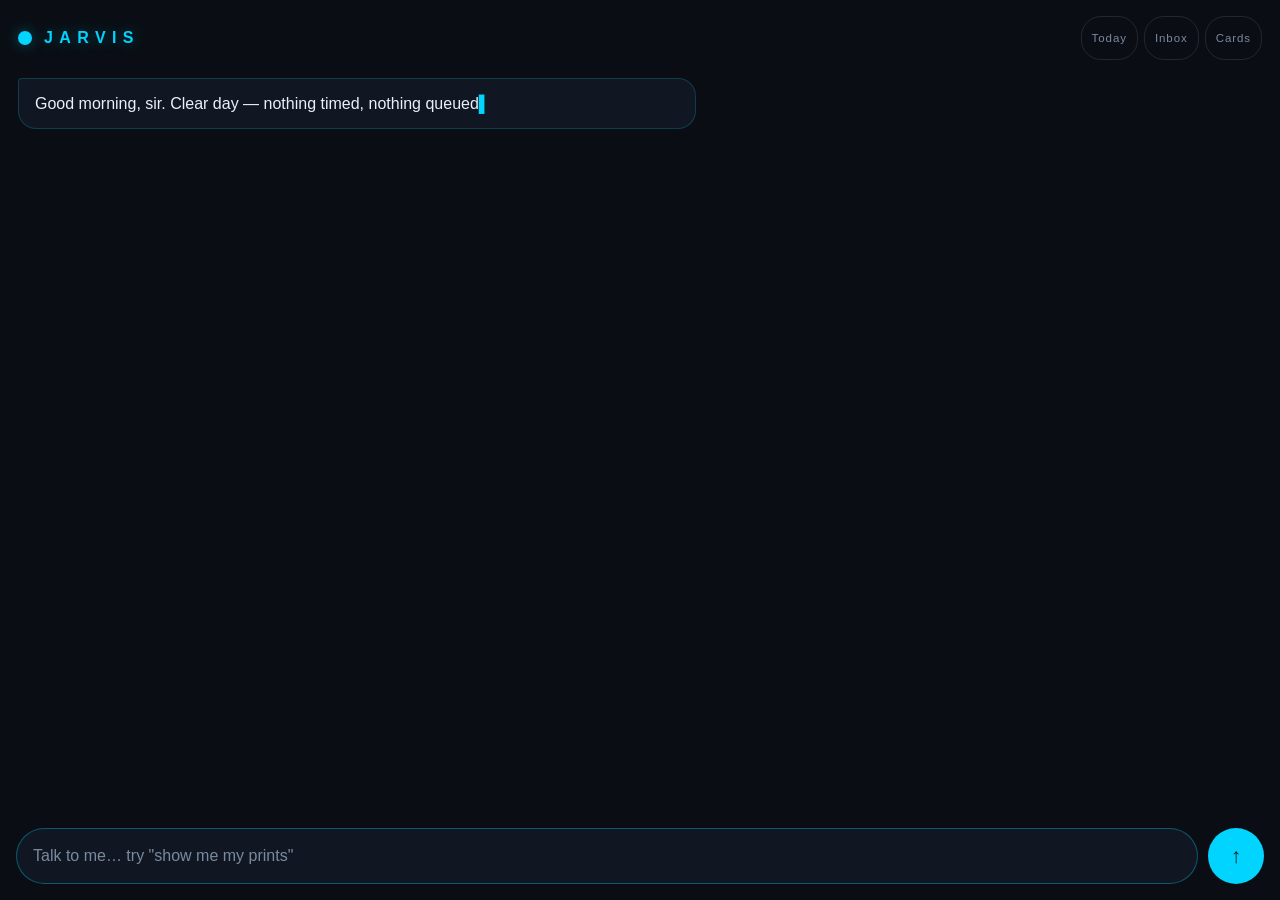
==== commit a37c2673: "Enhance print selection and conversation features with updated UI and functionality" ====
--- a/index.html
+++ b/index.html
@@ -8,8 +8,8 @@
          - His line TYPES out letter by letter (voice stand-in)
          - You answer in the prompt box (until voice ships)
          - Ask for things ("show me my prints") and the bubbles
-           rise up right here in the chat — tap your picks, the
-           rest drift away, he asks which to start with.
+           appear in a centered column — tap your picks, pause
+           three seconds, then he asks which to start with.
 
        He greets you with your day brought UP: appointments from
        the Inbox, your print queue from the Picker.
@@ -45,6 +45,7 @@
       --good:    #3ddc84;
       --appt:    #ff5c5c;
       --glow:    rgba(0, 212, 255, 0.35);
+      --settle:  cubic-bezier(0.22, 1, 0.36, 1);
     }
 
     * {
@@ -72,6 +73,7 @@
        ========================================================== */
     .topbar {
       display: flex;
+      flex-wrap: wrap;
       align-items: center;
       gap: 12px;
       padding: 16px 18px 10px;
@@ -110,6 +112,9 @@
     }
 
     .topbar-links a {
+      display: flex;
+      align-items: center;
+      min-height: 44px;
       color: var(--dim);
       text-decoration: none;
       font-size: 0.72rem;
@@ -129,6 +134,7 @@
        ========================================================== */
     .chat {
       flex: 1;
+      min-height: 0;
       overflow-y: auto;
       padding: 8px 18px 12px;
       display: flex;
@@ -136,8 +142,11 @@
       gap: 14px;
     }
 
+    .chat > * { flex-shrink: 0; }
+
     /* --- his line (types out) --- */
     .line-jarvis {
+      display: grid;
       align-self: flex-start;
       max-width: 88%;
       background: var(--panel);
@@ -146,32 +155,14 @@
       padding: 13px 16px;
       font-size: 1rem;
       line-height: 1.45;
-      animation: rise 0.25s ease;
-    }
-
-    /* --- your line --- */
-    .line-you {
-      align-self: flex-end;
-      max-width: 88%;
-      background: rgba(0, 212, 255, 0.12);
-      border: 1px solid rgba(0, 212, 255, 0.35);
-      border-radius: 18px 4px 18px 18px;
-      padding: 13px 16px;
-      font-size: 1rem;
-      line-height: 1.45;
-      animation: rise 0.25s ease;
-    }
-
-    .line-you .who {
-      display: block;
-      font-size: 0.65rem;
-      letter-spacing: 0.15em;
-      color: var(--dim);
-      margin-bottom: 4px;
-    }
+      animation: rise 0.32s var(--settle);
+    }
+
+    .line-copy, .line-typing { grid-area: 1 / 1; min-width: 0; overflow-wrap: anywhere; }
+    .line-copy { visibility: hidden; }
 
     @keyframes rise {
-      from { opacity: 0; transform: translateY(8px); }
+      from { opacity: 0; transform: translateY(4px); }
       to   { opacity: 1; transform: translateY(0);   }
     }
 
@@ -185,60 +176,51 @@
     @keyframes blink { 50% { opacity: 0; } }
 
     /* ==========================================================
-       BUBBLE SKY — appears inside the chat when you ask for it
+       CARD LIST — centered, in normal flow so cards never overlap
        ========================================================== */
     .sky {
-      position: relative;
-      height: 340px;
       align-self: stretch;
+      display: grid;
+      grid-template-columns: minmax(0, 1fr);
+      align-content: start;
+      gap: 16px;
+      width: 100%;
+      max-width: 520px;
+      margin: 0 auto;
+      padding: 16px;
       border: 1px solid rgba(0, 212, 255, 0.12);
       border-radius: 18px;
       background: rgba(17, 23, 34, 0.5);
-      overflow: hidden;
-      animation: rise 0.35s ease;
+      animation: rise 0.36s var(--settle);
     }
 
     .bubble {
-      position: absolute;
-      left: var(--x);
-      top:  var(--y);
+      width: 100%;
+      min-width: 0;
+      min-height: 64px;
+      text-align: left;
+      font: inherit;
+      color: var(--text);
+      overflow-wrap: anywhere;
       background: var(--panel);
       border: 1px solid rgba(0, 212, 255, 0.25);
       border-radius: 16px;
       padding: 12px 14px;
-      min-width: 130px;
-      max-width: 180px;
       cursor: pointer;
-      animation: bob 4s ease-in-out infinite;
-      animation-delay: var(--delay);
-      transition: left 0.6s cubic-bezier(.22,1,.36,1),
-                  top  0.6s cubic-bezier(.22,1,.36,1),
-                  transform 0.5s ease, opacity 0.5s ease,
-                  border-color 0.2s ease, box-shadow 0.2s ease;
-    }
-
-    @keyframes bob {
-      0%, 100% { transform: translateY(0);    }
-      50%      { transform: translateY(-6px); }
-    }
-
-    .bubble:active { transform: scale(0.95); }
-
-    .bubble-name { font-size: 0.9rem; font-weight: 600; line-height: 1.25; }
-    .bubble-meta { margin-top: 3px; font-size: 0.68rem; color: var(--dim); }
+      transition: opacity 0.24s ease,
+                  background-color 0.18s ease-out,
+                  border-color 0.18s ease-out, box-shadow 0.18s ease-out;
+    }
+
+    .bubble-name { font-size: 1rem; font-weight: 600; line-height: 1.35; }
+    .bubble-meta { margin-top: 4px; font-size: 0.85rem; color: var(--dim); }
+    .bubble:focus-visible { outline: 2px solid var(--accent); outline-offset: 3px; }
 
     .bubble.picked {
       animation: none;
       border-color: var(--accent);
-      box-shadow: 0 0 20px var(--glow);
+      box-shadow: 0 0 12px var(--glow);
       background: rgba(0, 212, 255, 0.08);
-    }
-
-    .bubble.dismissed {
-      animation: none;
-      opacity: 0;
-      transform: translateY(80px) scale(0.5);
-      pointer-events: none;
     }
 
     /* ==========================================================
@@ -252,6 +234,7 @@
 
     #prompt-input {
       flex: 1;
+      min-width: 0;
       padding: 16px;
       border-radius: 30px;
       border: 1px solid rgba(0, 212, 255, 0.35);
@@ -282,18 +265,15 @@
     }
 
     .send-btn:active {
-      transform: scale(0.9);
+      transform: scale(0.97);
       box-shadow: 0 0 20px var(--glow);
-    }
-
-    @media (max-width: 380px) {
-      .bubble { min-width: 118px; max-width: 150px; padding: 10px 12px; }
     }
 
     @media (prefers-reduced-motion: reduce) {
       .reactor, .bubble, .caret::after { animation: none; }
-      .line-jarvis, .line-you, .sky { animation: none; }
-      .bubble { transition: opacity 0.2s ease; }
+      .line-jarvis, .sky { animation: none; }
+      .bubble, .send-btn { transition: none; }
+      .send-btn:active { transform: none; }
     }
   </style>
 </head>
@@ -327,6 +307,7 @@
        ========================================================== */
     const NAME = "sir";
     const TYPE_SPEED = 22;   // ms per character — his "voice"
+    const PICK_PAUSE = 3000;
 
     /* ==========================================================
        STORAGE HELPERS — same keys the other views use
@@ -366,6 +347,49 @@
     let typing = false;       // don't accept input mid-sentence
     let picker = null;        // live picker state, or null when no sky is open
 
+    function reduceMotion() {
+      return window.matchMedia("(prefers-reduced-motion: reduce)").matches;
+    }
+
+    async function fadeElements(elements, from, to, duration) {
+      if (reduceMotion() || !Element.prototype.animate) return;
+      await Promise.all(elements.map(el => el.animate(
+        [{ opacity: from }, { opacity: to }],
+        { duration, easing: "ease-in-out", fill: "forwards" }
+      ).finished));
+    }
+
+    async function settleCards(sky, selected) {
+      const cards = [...sky.querySelectorAll(".bubble")];
+      const remaining = selected.map(item =>
+        sky.querySelector('[data-id="' + item.id + '"]'));
+      const dismissed = cards.filter(card => !remaining.includes(card));
+      const animated = !reduceMotion() && Boolean(Element.prototype.animate);
+      cards.forEach(card => { card.disabled = true; });
+
+      await fadeElements(dismissed, 1, 0, 240);
+      // Reorder only while invisible, so selected cards never cross.
+      await fadeElements(remaining, 1, 0, 140);
+      const oldHeight = sky.getBoundingClientRect().height;
+      dismissed.forEach(card => card.remove());
+      remaining.forEach(card => {
+        if (animated) card.getAnimations().forEach(animation => animation.cancel());
+        card.removeAttribute("aria-pressed");
+        sky.appendChild(card);
+      });
+      const newHeight = sky.getBoundingClientRect().height;
+      if (animated) {
+        // One measured height transition prevents the surrounding page jumping.
+        const resize = sky.animate(
+          [{ height: oldHeight + "px" }, { height: newHeight + "px" }],
+          { duration: 320, easing: "cubic-bezier(0.22, 1, 0.36, 1)" }
+        );
+        await Promise.all([resize.finished, fadeElements(remaining, 0, 1, 320)]);
+        remaining.forEach(card => card.getAnimations().forEach(animation => animation.cancel()));
+      }
+      remaining.forEach(card => { card.disabled = false; });
+    }
+
     /* ==========================================================
        JARVIS SPEAKS — types a line into the chat, letter by
        letter. Returns a Promise so lines can chain in order.
@@ -376,17 +400,32 @@
         reactor.classList.add("thinking");
 
         const line = document.createElement("div");
-        line.className = "line-jarvis caret";
+        line.className = "line-jarvis";
+        const copy = document.createElement("span");
+        copy.className = "line-copy";
+        copy.setAttribute("aria-hidden", "true");
+        copy.textContent = text;
+        const spoken = document.createElement("span");
+        spoken.className = "line-typing caret";
+        line.append(copy, spoken);
         chat.appendChild(line);
         scrollChat();
 
+        if (reduceMotion()) {
+          spoken.textContent = text;
+          spoken.classList.remove("caret");
+          reactor.classList.remove("thinking");
+          typing = false;
+          resolve();
+          return;
+        }
+
         let i = 0;
         const tick = setInterval(() => {
-          line.textContent = text.slice(0, ++i);
-          scrollChat();
+          spoken.textContent = text.slice(0, ++i);
           if (i >= text.length) {
             clearInterval(tick);
-            line.classList.remove("caret");
+            spoken.classList.remove("caret");
             reactor.classList.remove("thinking");
             typing = false;
             resolve();
@@ -395,24 +434,15 @@
       });
     }
 
-    function youSaid(text) {
-      const line = document.createElement("div");
-      line.className = "line-you";
-      line.innerHTML = '<span class="who">YOU</span>';
-      line.appendChild(document.createTextNode(text));
-      chat.appendChild(line);
-      scrollChat();
-    }
-
     function scrollChat() {
-      chat.scrollTop = chat.scrollHeight;
-    }
-
-    /* ==========================================================
-       THE SKY — bubbles rise inside the chat when asked
+      chat.scrollTo({ top: chat.scrollHeight, behavior: reduceMotion() ? "auto" : "smooth" });
+    }
+
+    /* ==========================================================
+       THE SKY — centered suggestion cards inside the chat
        ========================================================== */
     function openSky(items) {
-      picker = { phase: "pick", items: [...items], picked: [], el: null };
+      picker = { phase: "pick", items: [...items], picked: [], el: null, timer: null };
 
       const sky = document.createElement("div");
       sky.className = "sky";
@@ -420,10 +450,11 @@
       picker.el = sky;
 
       picker.items.forEach(item => {
-        const b = document.createElement("div");
+        const b = document.createElement("button");
+        b.type = "button";
         b.className = "bubble";
         b.dataset.id = item.id;
-        b.style.setProperty("--delay", (Math.random() * 2).toFixed(2) + "s");
+        b.setAttribute("aria-pressed", "false");
         b.innerHTML =
           '<div class="bubble-name"></div><div class="bubble-meta"></div>';
         b.querySelector(".bubble-name").textContent = item.name;
@@ -432,26 +463,20 @@
         sky.appendChild(b);
       });
 
-      layoutSky(sky);
-      scrollChat();
-    }
-
-    /* Deal bubbles: picked ones float up into a tidy row,
-       unpicked ones drift loose in the lower sky. */
-    function layoutSky(sky) {
-      const bubbles = sky.querySelectorAll(".bubble:not(.dismissed)");
-      let pickRow = 0, pickCol = 0, restRow = 0, restCol = 0;
-      bubbles.forEach(b => {
-        if (b.classList.contains("picked")) {
-          b.style.setProperty("--x", (5 + pickCol * 48) + "%");
-          b.style.setProperty("--y", (5 + pickRow * 26) + "%");
-          pickCol++; if (pickCol > 1) { pickCol = 0; pickRow++; }
-        } else {
-          b.style.setProperty("--x", (5 + restCol * 48) + "%");
-          b.style.setProperty("--y", (34 + restRow * 22) + "%");
-          restCol++; if (restCol > 1) { restCol = 0; restRow++; }
-        }
+      chat.scrollTo({
+        top: sky.offsetTop - chat.offsetTop,
+        behavior: reduceMotion() ? "auto" : "smooth"
       });
+    }
+
+    function schedulePicks() {
+      clearTimeout(picker.timer);
+      if (!picker.picked.length) return;
+      picker.timer = setTimeout(() => {
+        // Do not interrupt a sentence being typed by either person.
+        if (typing || input.value.trim()) schedulePicks();
+        else confirmPicks();
+      }, PICK_PAUSE);
     }
 
     function onBubbleTap(id) {
@@ -465,40 +490,30 @@
 
         const bubble = picker.el.querySelector('[data-id="' + id + '"]');
         bubble.classList.toggle("picked");
-        layoutSky(picker.el);
+        bubble.setAttribute("aria-pressed", bubble.classList.contains("picked"));
+        schedulePicks();
       } else if (picker.phase === "chooseFirst") {
         startWith(picker.picked.find(p => p.id === id));
       }
     }
 
     /* ==========================================================
-       PICKER FLOW — confirm picks → rest drift away → which first?
+       PICKER FLOW — confirm picks → rest fade away → which first?
        ========================================================== */
     async function confirmPicks() {
+      if (!picker || picker.phase !== "pick") return;
+      clearTimeout(picker.timer);
       if (picker.picked.length === 0) {
         await jarvisSays("Nothing selected — tap a few bubbles first.");
         return;
       }
 
-      // The rest sink, shrink, fade.
-      picker.items.forEach(item => {
-        if (!picker.picked.some(p => p.id === item.id)) {
-          picker.el.querySelector('[data-id="' + item.id + '"]')
-            .classList.add("dismissed");
-        }
-      });
-
-      await new Promise(r => setTimeout(r, 650));   // let them drift
-
-      // Rebuild the sky with only your picks, together up top
-      const survivors = [...picker.picked];
-      picker.el.remove();
-      openSky(survivors);
-      picker.phase = "chooseFirst";
-      picker.items.forEach(i =>
-        picker.el.querySelector('[data-id="' + i.id + '"]')
-          .classList.add("picked"));
-      layoutSky(picker.el);
+      const activePicker = picker;
+      activePicker.phase = "settling";
+      const survivors = [...activePicker.picked];
+      await settleCards(activePicker.el, survivors);
+      activePicker.items = survivors;
+      activePicker.phase = "chooseFirst";
 
       await jarvisSays(survivors.length + " it is. Which one first — tap it or name it.");
     }
@@ -509,13 +524,11 @@
       const list = picker.picked.map(p => ({ ...p, first: p.id === item.id }));
       saveJSON("jarvis.printQueue", list);
 
-      // The sky fades out — job done, back to conversation
       const skyEl = picker.el;
-      skyEl.style.transition = "opacity 0.5s ease";
-      skyEl.style.opacity = "0";
-      setTimeout(() => skyEl.remove(), 550);
+      skyEl.querySelectorAll(".bubble").forEach(card => { card.disabled = true; });
       picker = null;
-
+      await fadeElements([skyEl], 1, 0, 240);
+      skyEl.remove();
       await jarvisSays('Starting with "' + item.name + '." Your list of ' +
                        list.length + " is saved — waiting in Today.");
     }
@@ -580,11 +593,14 @@
               picker.el.querySelector('[data-id="' + i.id + '"]')
                 .classList.add("picked");
             });
-            layoutSky(picker.el);
-            return jarvisSays("All of them, then. Say done when ready.");
+            picker.el.querySelectorAll(".bubble").forEach(b =>
+              b.setAttribute("aria-pressed", "true"));
+            schedulePicks();
+            return jarvisSays("All selected. I'll line them up after a short pause.");
           }
           return jarvisSays("Tap the ones you want — or say done.");
         }
+        if (picker.phase === "settling") return;
         if (picker.phase === "chooseFirst") {
           const num = lower.match(/\b(1st|first|2nd|second|3rd|third|\d+)\b/);
           let choice = null;
@@ -609,7 +625,7 @@
 
       // --- COMMAND: show me prints ---
       if (/\b(show|prints?|print list|pick|choose|queue)\b/.test(lower)) {
-        await jarvisSays("Of course. Here are your prints — tap the ones you want, then say done.");
+        await jarvisSays("Of course. Tap your prints. After a 3-second pause, I'll line up your picks. You can also say done.");
         return openSky(PRINT_CATALOG);
       }
 
@@ -657,12 +673,14 @@
       const text = input.value.trim();
       if (!text || typing) return;
       input.value = "";
-      youSaid(text);
       route(text);
     }
 
     document.getElementById("send-btn").addEventListener("click", send);
     input.addEventListener("keydown", e => { if (e.key === "Enter") send(); });
+    input.addEventListener("input", () => {
+      if (picker && picker.phase === "pick") schedulePicks();
+    });
 
     /* ==========================================================
        OPEN — he speaks first
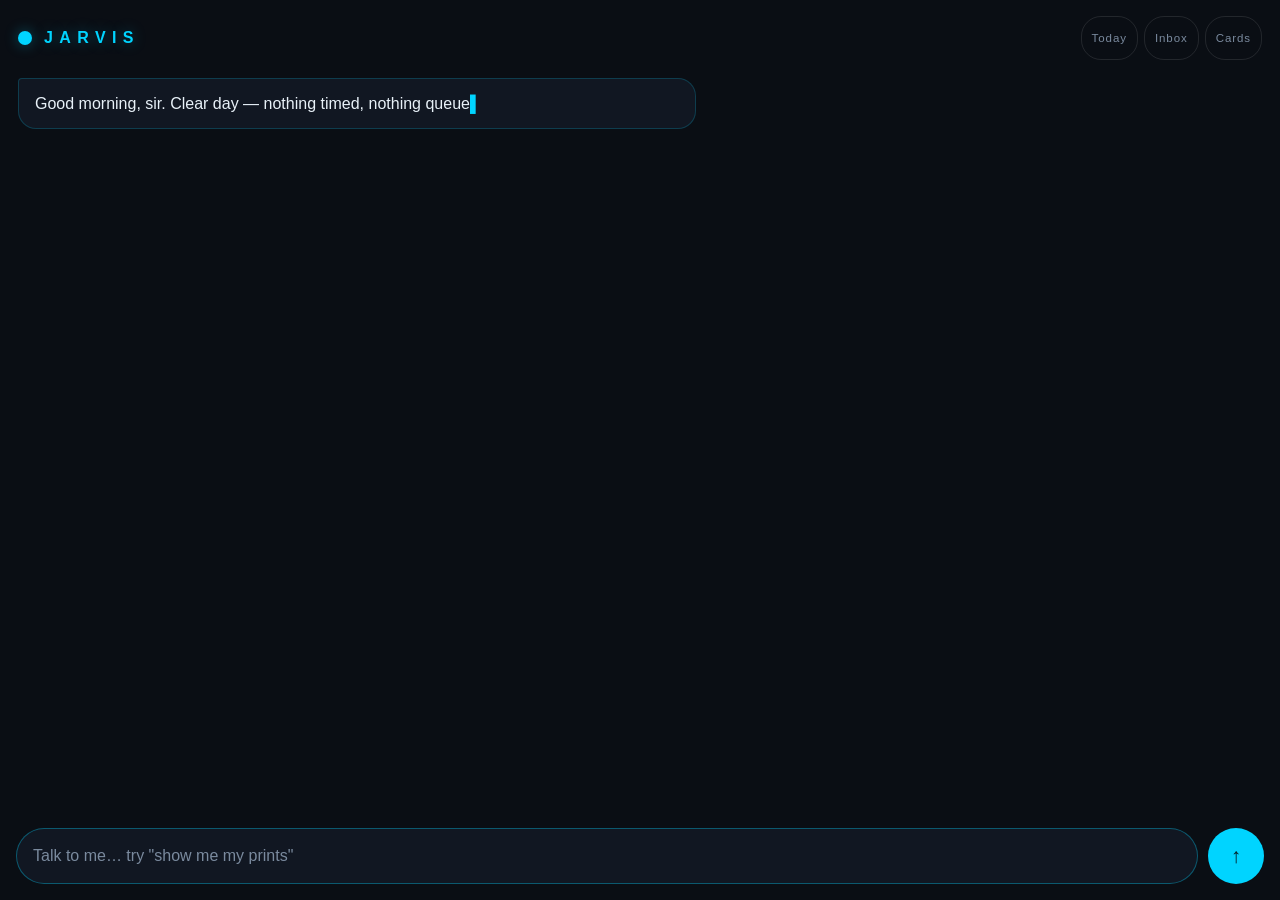
==== commit da88603c: "Refactor card display and animation in Picker and main interface for improved user experience" ====
--- a/index.html
+++ b/index.html
@@ -180,10 +180,12 @@
        ========================================================== */
     .sky {
       align-self: stretch;
-      display: grid;
-      grid-template-columns: minmax(0, 1fr);
-      align-content: start;
-      gap: 16px;
+      display: flex;
+      flex-direction: column;
+      height: clamp(240px, 60vh, 640px);
+      height: clamp(240px, 60dvh, 640px);
+      overflow-y: auto;
+      overflow-anchor: none;
       width: 100%;
       max-width: 520px;
       margin: 0 auto;
@@ -191,8 +193,18 @@
       border: 1px solid rgba(0, 212, 255, 0.12);
       border-radius: 18px;
       background: rgba(17, 23, 34, 0.5);
-      animation: rise 0.36s var(--settle);
-    }
+    }
+
+    .card-list {
+      display: grid;
+      grid-template-columns: minmax(0, 1fr);
+      gap: 16px;
+      width: 100%;
+      flex: none;
+      margin: auto 0;
+    }
+
+    .sky.settled .card-list { margin: 0; }
 
     .bubble {
       width: 100%;
@@ -359,33 +371,41 @@
       ).finished));
     }
 
+    function revealCards(sky) {
+      if (reduceMotion() || !Element.prototype.animate) return;
+      sky.querySelectorAll(".bubble").forEach(card => {
+        card.animate(
+          [{ opacity: 0, transform: "translateY(32px)" },
+           { opacity: 1, transform: "translateY(0)" }],
+          { duration: 800, easing: "cubic-bezier(0.22, 1, 0.36, 1)" }
+        );
+      });
+    }
+
     async function settleCards(sky, selected) {
       const cards = [...sky.querySelectorAll(".bubble")];
-      const remaining = selected.map(item =>
-        sky.querySelector('[data-id="' + item.id + '"]'));
+      const remaining = cards.filter(card => selected.some(item => item.id === card.dataset.id));
       const dismissed = cards.filter(card => !remaining.includes(card));
       const animated = !reduceMotion() && Boolean(Element.prototype.animate);
       cards.forEach(card => { card.disabled = true; });
-
-      await fadeElements(dismissed, 1, 0, 240);
-      // Reorder only while invisible, so selected cards never cross.
-      await fadeElements(remaining, 1, 0, 140);
-      const oldHeight = sky.getBoundingClientRect().height;
+      if (animated) cards.forEach(card => card.getAnimations().forEach(animation => animation.finish()));
+
+      await fadeElements(dismissed, 1, 0, 500);
+      const first = remaining.map(card => card.getBoundingClientRect());
       dismissed.forEach(card => card.remove());
+      sky.classList.add("settled");
+      sky.scrollTop = 0;
       remaining.forEach(card => {
-        if (animated) card.getAnimations().forEach(animation => animation.cancel());
         card.removeAttribute("aria-pressed");
-        sky.appendChild(card);
       });
-      const newHeight = sky.getBoundingClientRect().height;
       if (animated) {
-        // One measured height transition prevents the surrounding page jumping.
-        const resize = sky.animate(
-          [{ height: oldHeight + "px" }, { height: newHeight + "px" }],
-          { duration: 320, easing: "cubic-bezier(0.22, 1, 0.36, 1)" }
-        );
-        await Promise.all([resize.finished, fadeElements(remaining, 0, 1, 320)]);
-        remaining.forEach(card => card.getAnimations().forEach(animation => animation.cancel()));
+        // Preserve screen order and use one easing curve so cards never cross.
+        const last = remaining.map(card => card.getBoundingClientRect());
+        await Promise.all(remaining.map((card, index) => card.animate(
+          [{ transform: "translateY(" + (first[index].top - last[index].top) + "px)" },
+           { transform: "translateY(0)" }],
+          { duration: 900, easing: "cubic-bezier(0.22, 1, 0.36, 1)" }
+        ).finished));
       }
       remaining.forEach(card => { card.disabled = false; });
     }
@@ -446,6 +466,9 @@
 
       const sky = document.createElement("div");
       sky.className = "sky";
+      const list = document.createElement("div");
+      list.className = "card-list";
+      sky.appendChild(list);
       chat.appendChild(sky);
       picker.el = sky;
 
@@ -460,13 +483,14 @@
         b.querySelector(".bubble-name").textContent = item.name;
         b.querySelector(".bubble-meta").textContent = item.meta;
         b.addEventListener("click", () => onBubbleTap(item.id));
-        sky.appendChild(b);
+        list.appendChild(b);
       });
 
       chat.scrollTo({
         top: sky.offsetTop - chat.offsetTop,
-        behavior: reduceMotion() ? "auto" : "smooth"
+        behavior: "auto"
       });
+      revealCards(sky);
     }
 
     function schedulePicks() {
@@ -512,7 +536,8 @@
       activePicker.phase = "settling";
       const survivors = [...activePicker.picked];
       await settleCards(activePicker.el, survivors);
-      activePicker.items = survivors;
+      activePicker.items = [...activePicker.el.querySelectorAll(".bubble")].map(card =>
+        survivors.find(item => item.id === card.dataset.id));
       activePicker.phase = "chooseFirst";
 
       await jarvisSays(survivors.length + " it is. Which one first — tap it or name it.");
@@ -607,7 +632,7 @@
           if (num) {
             const n = { "1st": 1, "first": 1, "2nd": 2, "second": 2,
                         "3rd": 3, "third": 3 }[num[1]] || parseInt(num[1], 10);
-            choice = picker.picked[n - 1];
+            choice = picker.items[n - 1];
           }
           if (!choice) {
             choice = picker.picked.find(p =>
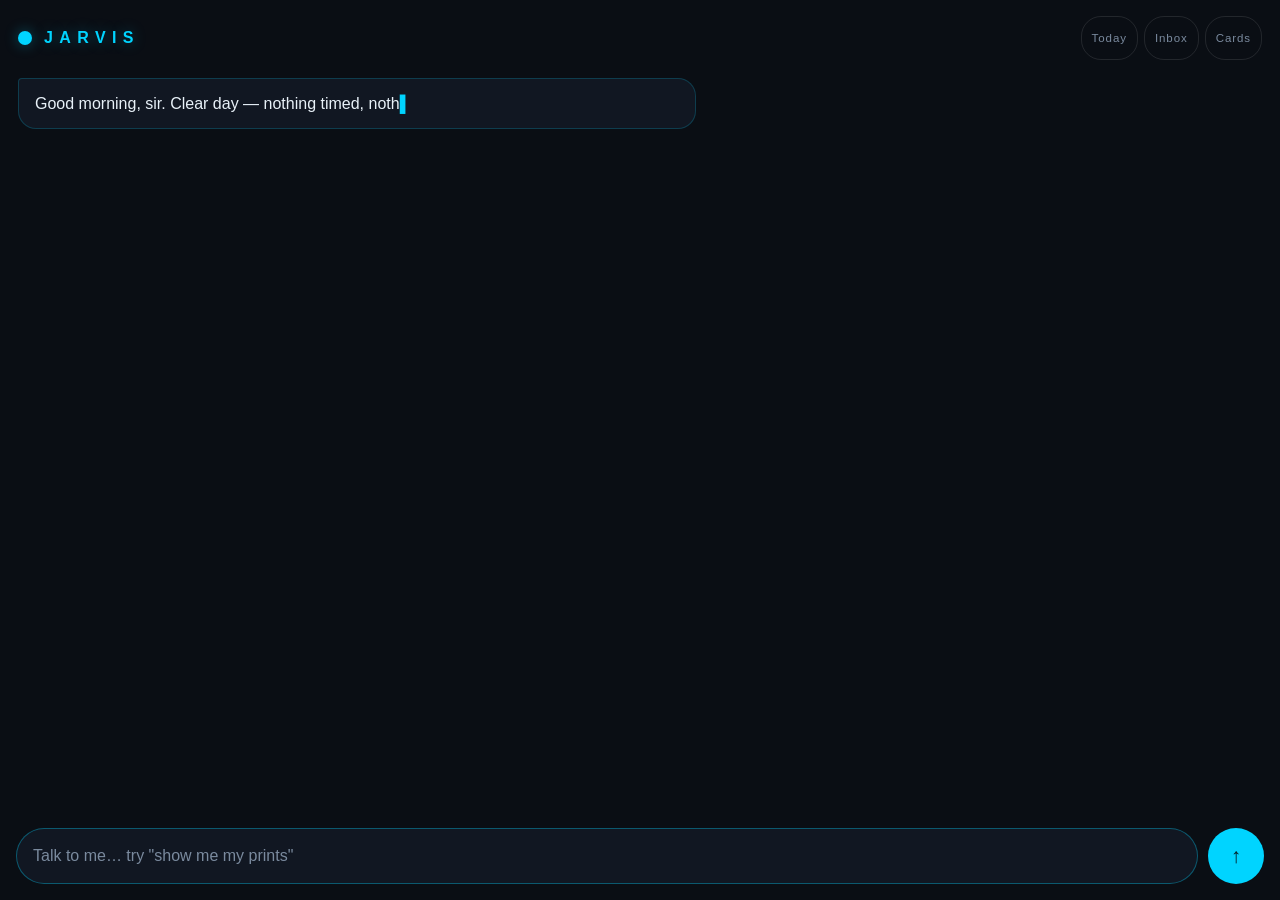
==== commit cccc0804: "Refactor card entrance animations for improved visual flow and responsiveness" ====
--- a/index.html
+++ b/index.html
@@ -190,9 +190,6 @@
       max-width: 520px;
       margin: 0 auto;
       padding: 16px;
-      border: 1px solid rgba(0, 212, 255, 0.12);
-      border-radius: 18px;
-      background: rgba(17, 23, 34, 0.5);
     }
 
     .card-list {
@@ -373,12 +370,19 @@
 
     function revealCards(sky) {
       if (reduceMotion() || !Element.prototype.animate) return;
-      sky.querySelectorAll(".bubble").forEach(card => {
-        card.animate(
-          [{ opacity: 0, transform: "translateY(32px)" },
+      sky.querySelectorAll(".bubble").forEach((card, index) => {
+        card.disabled = true;
+        const entrance = card.animate(
+          [{ opacity: 0, transform: "translateY(18px)" },
            { opacity: 1, transform: "translateY(0)" }],
-          { duration: 800, easing: "cubic-bezier(0.22, 1, 0.36, 1)" }
+          {
+            duration: 700, delay: index * 180, fill: "backwards",
+            easing: "cubic-bezier(0.22, 1, 0.36, 1)"
+          }
         );
+        entrance.onfinish = () => {
+          if (!sky.classList.contains("settling")) card.disabled = false;
+        };
       });
     }
 
@@ -387,8 +391,9 @@
       const remaining = cards.filter(card => selected.some(item => item.id === card.dataset.id));
       const dismissed = cards.filter(card => !remaining.includes(card));
       const animated = !reduceMotion() && Boolean(Element.prototype.animate);
+      sky.classList.add("settling");
+      if (animated) cards.forEach(card => card.getAnimations().forEach(animation => animation.finish()));
       cards.forEach(card => { card.disabled = true; });
-      if (animated) cards.forEach(card => card.getAnimations().forEach(animation => animation.finish()));
 
       await fadeElements(dismissed, 1, 0, 500);
       const first = remaining.map(card => card.getBoundingClientRect());
@@ -407,6 +412,7 @@
           { duration: 900, easing: "cubic-bezier(0.22, 1, 0.36, 1)" }
         ).finished));
       }
+      sky.classList.remove("settling");
       remaining.forEach(card => { card.disabled = false; });
     }
 
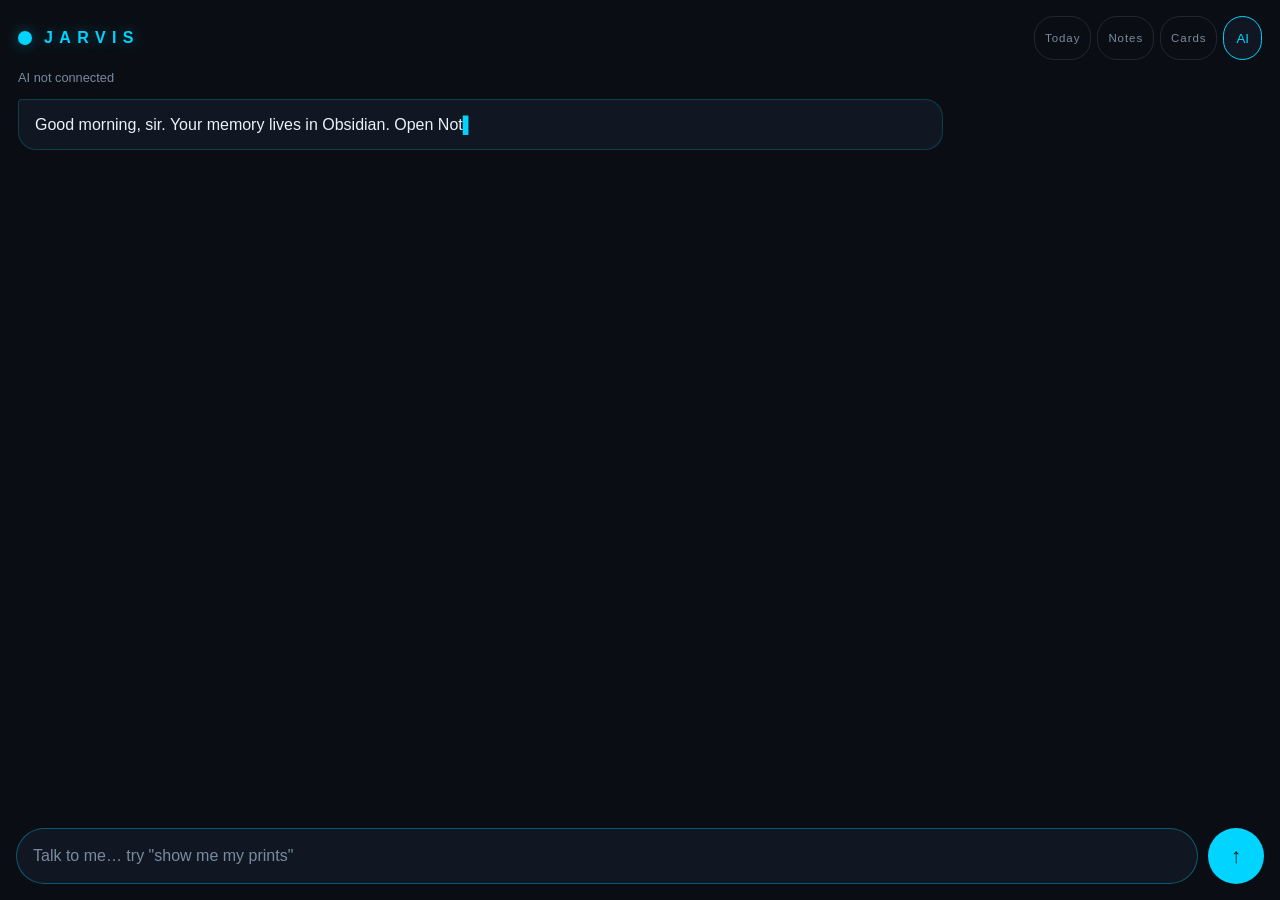
==== commit 1e4f2769: "Add comprehensive tests for DeepSeek UI, Worker, and Vault functionality - Introduced tests for the " ====
--- a/index.html
+++ b/index.html
@@ -11,11 +11,12 @@
            appear in a centered column — tap your picks, pause
            three seconds, then he asks which to start with.
 
-       He greets you with your day brought UP: appointments from
-       the Inbox, your print queue from the Picker.
+       Obsidian Markdown synced to private R2 is primary memory.
+       Explicit captures write vault notes; AI reads current excerpts.
+       The greeting still includes legacy tasks and the local print queue.
 
        The old card dashboard still exists as dashboard.html
-       (linked up top as "Cards"), along with today/inbox views.
+       (linked up top as "Cards"), along with Today and vault Notes.
 
        ONE file: HTML + CSS + JS. No frameworks.
        ============================================================ -->
@@ -128,6 +129,47 @@
       color: var(--accent);
       border-color: var(--accent);
     }
+
+    .ai-button {
+      min-height: 44px;
+      padding: 8px 12px;
+      border: 1px solid var(--accent);
+      border-radius: 20px;
+      background: var(--panel);
+      color: var(--accent);
+      cursor: pointer;
+    }
+
+    .ai-status { padding: 0 18px 6px; color: var(--dim); font-size: 0.8rem; }
+    dialog {
+      width: min(92vw, 460px);
+      max-height: 85dvh;
+      overflow-y: auto;
+      margin: auto;
+      padding: 22px;
+      background: var(--panel);
+      color: var(--text);
+      border: 1px solid var(--accent);
+      border-radius: 18px;
+    }
+    dialog::backdrop { background: rgba(0, 0, 0, 0.7); }
+    dialog h2 { margin-bottom: 12px; }
+    dialog p { margin: 12px 0; line-height: 1.45; }
+    dialog label { display: block; margin-top: 16px; }
+    dialog input {
+      width: 100%;
+      min-height: 48px;
+      margin-top: 6px;
+      padding: 12px;
+      background: var(--bg);
+      color: var(--text);
+      border: 1px solid var(--dim);
+      border-radius: 10px;
+      font-size: 1rem;
+    }
+    .ai-actions { display: flex; flex-wrap: wrap; gap: 10px; margin-top: 18px; }
+    #ai-error { color: var(--appt); }
+    .send-btn:disabled { opacity: 0.5; cursor: wait; }
 
     /* ==========================================================
        CHAT — the conversation scroll area
@@ -158,7 +200,7 @@
       animation: rise 0.32s var(--settle);
     }
 
-    .line-copy, .line-typing { grid-area: 1 / 1; min-width: 0; overflow-wrap: anywhere; }
+    .line-copy, .line-typing { grid-area: 1 / 1; min-width: 0; overflow-wrap: anywhere; white-space: pre-wrap; }
     .line-copy { visibility: hidden; }
 
     @keyframes rise {
@@ -295,17 +337,46 @@
     <span class="wordmark">JARVIS</span>
     <nav class="topbar-links">
       <a href="today.html">Today</a>
-      <a href="inbox.html">Inbox</a>
+      <a href="notes.html">Notes</a>
       <a href="dashboard.html">Cards</a>
+      <button class="ai-button" id="ai-settings-btn" type="button">AI</button>
     </nav>
   </div>
+  <div class="ai-status" id="ai-status" role="status" aria-live="polite">AI not connected</div>
+
+  <dialog id="ai-settings" aria-labelledby="ai-title">
+    <form id="ai-form">
+      <h2 id="ai-title">Connect DeepSeek</h2>
+      <p>Your API key stays in your Cloudflare Worker. Enter its URL and your
+         separate connection token here, not your DeepSeek API key.</p>
+      <p>Obsidian is your primary memory. The Worker reads relevant Markdown
+         from your private synced R2 vault for AI questions, along with your
+         legacy task Inbox, print queue and up to six recent AI exchanges.
+         DeepSeek receives selected note excerpts, not just titles.</p>
+      <p>Messages starting with "remember" save Markdown to the vault's Inbox,
+         not browser storage. Notes can read, edit and organize your vault without
+         calling DeepSeek. Sync Obsidian before and after making changes.</p>
+      <label for="ai-url">Worker URL</label>
+      <input id="ai-url" type="url" placeholder="https://my-jarvis-ai.your-name.workers.dev"
+             required autocomplete="off" autocapitalize="none" spellcheck="false">
+      <label for="ai-token">Connection token (cleared on refresh)</label>
+      <input id="ai-token" type="password" required minlength="32" maxlength="256"
+             autocomplete="off">
+      <p id="ai-error" role="alert"></p>
+      <div class="ai-actions">
+        <button class="ai-button" type="submit">Enable AI</button>
+        <button class="ai-button" id="ai-disconnect" type="button">Disconnect</button>
+        <button class="ai-button" id="ai-close" type="button">Close</button>
+      </div>
+    </form>
+  </dialog>
 
   <!-- ===================== CONVERSATION ===================== -->
   <div class="chat" id="chat"></div>
 
   <!-- ===================== PROMPT ===================== -->
   <div class="prompt">
-    <input id="prompt-input" type="text" autocomplete="off"
+    <input id="prompt-input" type="text" autocomplete="off" maxlength="4000" aria-label="Message to Jarvis"
            placeholder='Talk to me… try "show me my prints"'>
     <button class="send-btn" id="send-btn" aria-label="Send">↑</button>
   </div>
@@ -355,6 +426,175 @@
 
     let typing = false;       // don't accept input mid-sentence
     let picker = null;        // live picker state, or null when no sky is open
+    let sending = false;
+    let aiToken = "";         // Never persist the connection token or API key.
+    let aiHistory = [];
+    let aiURL = "";
+    let pendingCapture = null;
+    const aiStatus = document.getElementById("ai-status");
+    const aiDialog = document.getElementById("ai-settings");
+    const aiError = document.getElementById("ai-error");
+    try {
+      aiURL = localStorage.getItem("jarvis.aiURL") || "";
+    } catch (error) {
+      console.error("Could not read Jarvis AI settings.", error);
+      aiError.textContent = "Browser storage is unavailable. Connection settings cannot be saved.";
+    }
+
+    function updateAIStatus() {
+      aiStatus.textContent = aiToken ? "AI enabled - not yet verified"
+        : aiURL ? "AI locked - open AI to enter your token" : "AI not connected";
+    }
+    updateAIStatus();
+
+    document.getElementById("ai-settings-btn").addEventListener("click", () => {
+      document.getElementById("ai-url").value = aiURL;
+      document.getElementById("ai-token").value = aiToken;
+      aiDialog.showModal();
+    });
+    document.getElementById("ai-close").addEventListener("click", () => aiDialog.close());
+    document.getElementById("ai-form").addEventListener("submit", event => {
+      event.preventDefault();
+      try {
+        const url = new URL(document.getElementById("ai-url").value.trim());
+        const token = document.getElementById("ai-token").value.trim();
+        if (url.protocol !== "https:" || url.username || url.password ||
+            url.search || url.hash || url.pathname !== "/") {
+          throw new Error("Use the HTTPS Worker URL only, without a path, query, or credentials.");
+        }
+        if (token.length < 32 || token.length > 256 || /\s/.test(token)) {
+          throw new Error("Use a connection token of 32-256 characters without spaces.");
+        }
+        localStorage.setItem("jarvis.aiURL", url.href);
+        aiURL = url.href;
+        aiToken = token;
+        aiHistory = [];
+        aiError.textContent = "";
+        updateAIStatus();
+        aiDialog.close();
+      } catch (error) {
+        aiError.textContent = error.message;
+      }
+    });
+    document.getElementById("ai-disconnect").addEventListener("click", () => {
+      aiToken = "";
+      aiHistory = [];
+      document.getElementById("ai-token").value = "";
+      updateAIStatus();
+      aiDialog.close();
+    });
+
+    async function vaultRequest(path, method = "GET", data) {
+      if (!aiURL || !aiToken) throw new Error("Connect your Worker using AI up top. Vault notes are not saved locally.");
+      const controller = new AbortController();
+      const timer = setTimeout(() => controller.abort(), 30000);
+      try {
+        const response = await fetch(new URL(path, aiURL), {
+          method,
+          headers: { Authorization: "Bearer " + aiToken, ...(data ? { "Content-Type": "application/json" } : {}) },
+          body: data ? JSON.stringify(data) : undefined,
+          credentials: "omit", redirect: "error", signal: controller.signal
+        });
+        const result = await response.json();
+        if (!response.ok) throw new Error(result.error || "Vault Worker error " + response.status);
+        return result;
+      } catch (error) {
+        if (controller.signal.aborted || error instanceof TypeError || error instanceof SyntaxError) {
+          throw new Error("Vault response could not be confirmed. Your message will be returned to the box. Check Notes before retrying; it may already have saved.");
+        }
+        throw error;
+      } finally { clearTimeout(timer); }
+    }
+
+    async function rememberInVault(text) {
+      const title = text.split("\n")[0].replace(/[\\/:*?"<>|#^[\]\u0000-\u001f\u007f]/g, " ").trim().slice(0, 70) || "Note";
+      // Reuse the same path if a response is lost, so a retry cannot duplicate it.
+      if (!pendingCapture || pendingCapture.text !== text) {
+        pendingCapture = { text, path: "Inbox/" + title + "-" + crypto.randomUUID() + ".md" };
+      }
+      const saved = await vaultRequest("/vault/note", "POST", {
+        path: pendingCapture.path, content: "# " + title + "\n\n" + text + "\n",
+        autoTag: true, autoLink: true
+      });
+      if (typeof saved.path !== "string" || typeof saved.etag !== "string") {
+        throw new Error("Vault returned an invalid save confirmation. Check Notes before retrying.");
+      }
+      pendingCapture = null;
+      aiStatus.textContent = "Vault connected";
+      return jarvisSays("Saved in Obsidian: " + saved.path + ". Sync Obsidian to pull it onto your iPhone. No notification was scheduled.");
+    }
+
+    async function askDeepSeek(text) {
+      if (!aiURL || !aiToken) {
+        throw new Error("DeepSeek is not connected. Open AI up top to enter your Worker URL and connection token. The Picker still works locally; notes require the vault connection.");
+      }
+      // Read memory fresh so changes made in Inbox and Today are included.
+      const readMemory = key => {
+        let value;
+        try {
+          const raw = localStorage.getItem(key);
+          value = raw === null ? [] : JSON.parse(raw);
+        } catch {
+          throw new Error("Could not read saved memory: " + key + ". Check browser storage and saved data. Nothing was sent.");
+        }
+        if (!Array.isArray(value)) throw new Error("Saved memory is invalid: " + key + ". Nothing was sent.");
+        return value;
+      };
+      const body = JSON.stringify({
+        message: text,
+        history: aiHistory,
+        context: {
+          inbox: readMemory("jarvis.inbox"),
+          printQueue: readMemory("jarvis.printQueue"),
+          printCatalog: PRINT_CATALOG,
+          localDate: new Date().toLocaleString(),
+          timeZone: Intl.DateTimeFormat().resolvedOptions().timeZone
+        }
+      });
+      if (new TextEncoder().encode(body).byteLength > 200000) {
+        throw new Error("Saved memory is too large for this connection. Nothing was sent.");
+      }
+      const controller = new AbortController();
+      const timer = setTimeout(() => controller.abort(), 55000);
+      aiStatus.textContent = "Asking DeepSeek...";
+      reactor.classList.add("thinking");
+      let response;
+      let result;
+      try {
+        response = await fetch(aiURL, {
+          method: "POST",
+          headers: { "Content-Type": "application/json", "Authorization": "Bearer " + aiToken },
+          body,
+          signal: controller.signal,
+          credentials: "omit",
+          redirect: "error"
+        });
+        result = await response.json();
+      } catch (error) {
+        console.error("Jarvis AI request failed.", error);
+        throw new Error(controller.signal.aborted
+          ? "DeepSeek took too long. Your message is back in the box so you can retry."
+          : "Could not reach the AI Worker. Check its URL, internet connection, and ALLOWED_ORIGIN setting.");
+      } finally {
+        clearTimeout(timer);
+        reactor.classList.remove("thinking");
+      }
+      if (!response.ok) {
+        throw new Error(typeof result?.error === "string" ? result.error : "AI Worker returned an error (" + response.status + ").");
+      }
+      if (typeof result?.reply !== "string" || !result.reply.trim() || result.reply.length > 8000) {
+        throw new Error("AI Worker returned an invalid answer. Please retry.");
+      }
+      aiHistory = [...aiHistory, { role: "user", content: text },
+        { role: "assistant", content: result.reply }].slice(-12);
+      const memory = result.memory;
+      aiStatus.textContent = memory && Array.isArray(memory.sources)
+        ? "DeepSeek connected - " + memory.sources.length + " vault sources (" + memory.scannedNotes + "/" + memory.totalNotes + " notes scanned)" +
+          (Array.isArray(memory.skippedLargeNotes) && memory.skippedLargeNotes.length
+            ? " - " + memory.skippedLargeNotes.length + " oversized notes skipped" : "")
+        : "DeepSeek connected";
+      return jarvisSays(result.reply);
+    }
 
     function reduceMotion() {
       return window.matchMedia("(prefers-reduced-motion: reduce)").matches;
@@ -447,8 +687,10 @@
         }
 
         let i = 0;
+        const step = Math.max(1, Math.ceil(text.length / 180));
         const tick = setInterval(() => {
-          spoken.textContent = text.slice(0, ++i);
+          i += step;
+          spoken.textContent = text.slice(0, i);
           if (i >= text.length) {
             clearInterval(tick);
             spoken.classList.remove("caret");
@@ -565,20 +807,6 @@
     }
 
     /* ==========================================================
-       INBOX SORTER — same rules as inbox.html
-       ========================================================== */
-    function sortItem(text) {
-      const lower = text.toLowerCase();
-      const timeMatch = lower.match(/\bat\s+(\d{1,2})(:\d{2})?\s*(am|pm)?\b|\b(\d{1,2}:\d{2})\s*(am|pm)?\b/);
-      if (timeMatch) return { bucket: "appointment", when: timeMatch[0].trim() };
-      if (/\b(print|filament|pla|petg|nozzle|gcode)\b/.test(lower))  return { bucket: "print" };
-      if (/\b(project|build|make|design|install)\b/.test(lower))     return { bucket: "project" };
-      if (/\b(pick up|drop off|buy|order|store|take)\b/.test(lower)) return { bucket: "errand" };
-      if (/\b(idea|maybe|what if|someday|could)\b/.test(lower))      return { bucket: "idea" };
-      return { bucket: "task" };
-    }
-
-    /* ==========================================================
        THE GREETING — he brings your day UP to you
        ========================================================== */
     async function greet(askAfter) {
@@ -591,15 +819,15 @@
 
       let line = word + ", " + NAME + ".";
       if (appts.length > 0) {
-        line += " You have " + appts.length + " appointment" + (appts.length > 1 ? "s" : "") +
-                " today — first up: " + appts[0].text +
+        line += " Your legacy task Inbox has " + appts.length + " appointment" + (appts.length > 1 ? "s" : "") +
+                " (dates not verified) — first listed: " + appts[0].text +
                 (appts[0].when ? " (" + appts[0].when + ")" : "") + ".";
       }
       if (queue.length > 0) {
         line += " " + queue.length + " print" + (queue.length > 1 ? "s are" : " is") + " queued.";
       }
       if (appts.length === 0 && queue.length === 0) {
-        line += " Clear day — nothing timed, nothing queued.";
+        line += " Your memory lives in Obsidian. Open Notes, or connect AI and ask me about it.";
       }
       if (askAfter) line += " What would you like to do?";
 
@@ -607,9 +835,7 @@
     }
 
     /* ==========================================================
-       INTENT ROUTER — COMMAND / QUESTION / DUMP / UNCLEAR
-       Your rule: unclear → ask, never guess.
-       (Rule-based for now; DeepSeek swaps in later.)
+       Picker stays local; explicit saves write Markdown; other text goes to AI.
        ========================================================== */
     async function route(text) {
       const lower = text.toLowerCase();
@@ -649,62 +875,58 @@
         }
       }
 
-      // --- QUESTION: what's on today? ---
-      if (/\b(what('| i)s on|today|appointments?|schedule|my day|briefing)\b/.test(lower)) {
+      // --- DUMP: remember / note / remind me ---
+      if (/^(remember|note|remind me|add|dump)\b/i.test(text)) {
+        const clean  = text.replace(/^(remember|note|remind me( to)?|add|dump)\b[\s:,-]*/i, "").trim();
+        if (!clean) return jarvisSays("What would you like me to remember?");
+        return rememberInVault(clean);
+      }
+
+      if (/^(what['’]s on today|what is on today|today|appointments|schedule|my day|briefing|show (me )?(my )?(day|schedule))[\s?!.]*$/.test(lower)) {
         return greet(false);
       }
-
-      // --- COMMAND: show me prints ---
-      if (/\b(show|prints?|print list|pick|choose|queue)\b/.test(lower)) {
+      if (/^(show|list|pick|choose)\s+(me\s+)?(my\s+|some\s+|the\s+)?prints?(\s+(list|queue))?[\s?!.]*$/.test(lower) ||
+          /^(prints?|print list|queue)[\s?!.]*$/.test(lower)) {
         await jarvisSays("Of course. Tap your prints. After a 3-second pause, I'll line up your picks. You can also say done.");
         return openSky(PRINT_CATALOG);
       }
-
-      // --- QUESTION: inbox? ---
-      if (/\binbox\b/.test(lower)) {
-        const inbox = loadJSON("jarvis.inbox", []);
-        return jarvisSays(inbox.length
-          ? "You have " + inbox.length + " items in your inbox. Tap Inbox up top to review them."
-          : "Inbox is empty, " + NAME + ".");
-      }
-
-      // --- DUMP: remember / note / remind me ---
-      if (/\b(remember|note|remind me|add|dump)\b/.test(lower)) {
-        const clean  = text.replace(/^(remember|note|remind me( to)?|add|dump)\s*/i, "");
-        const sorted = sortItem(clean);
-        const inbox  = loadJSON("jarvis.inbox", []);
-        inbox.unshift({
-          id: Date.now().toString(),
-          text: clean,
-          bucket: sorted.bucket,
-          when: sorted.when || null,
-          added: new Date().toISOString()
-        });
-        saveJSON("jarvis.inbox", inbox);
-        return jarvisSays(sorted.when
-          ? 'Filed under Appointments — "' + sorted.when + '" noted. I\'ll bring it up.'
-          : "Noted — filed under " + sorted.bucket + "s.");
+      if (/^(inbox|show (me )?(my )?inbox)[\s?!.]*$/.test(lower)) {
+        const result = await vaultRequest("/vault/notes");
+        if (!Array.isArray(result.notes)) throw new Error("Vault returned an invalid note list.");
+        const count = result.notes.filter(note => note.path.startsWith("Inbox/") && !note.redirect).length;
+        return jarvisSays("Your Obsidian Inbox has " + count + " notes. Open Notes to read or organize them.");
       }
 
       // --- greetings ---
-      if (/^(hi|hey|hello|morning|afternoon|evening|jarvis)\b/.test(lower)) {
+      if (/^(hi|hey|hello|morning|afternoon|evening|jarvis)[\s?!.]*$/.test(lower)) {
         return greet(false);
       }
 
-      // --- UNCLEAR → ask, never guess ---
-      return jarvisSays(
-        'Not sure what you need, ' + NAME + '. Ask "what\'s on today", ' +
-        'say "show me my prints", or tell me to remember something.');
+      return askDeepSeek(text);
     }
 
     /* ==========================================================
        INPUT WIRING
        ========================================================== */
-    function send() {
+    async function send() {
       const text = input.value.trim();
-      if (!text || typing) return;
+      if (!text || typing || sending) return;
+      sending = true;
+      document.getElementById("send-btn").disabled = true;
+      document.getElementById("ai-settings-btn").disabled = true;
       input.value = "";
-      route(text);
+      try {
+        await route(text);
+      } catch (error) {
+        console.error("Jarvis could not complete the message.", error);
+        aiStatus.textContent = "Message failed - check Notes before retrying a save";
+        if (!input.value) input.value = text;
+        await jarvisSays(error.message || "Could not complete your message. Please retry.");
+      } finally {
+        sending = false;
+        document.getElementById("send-btn").disabled = false;
+        document.getElementById("ai-settings-btn").disabled = false;
+      }
     }
 
     document.getElementById("send-btn").addEventListener("click", send);
